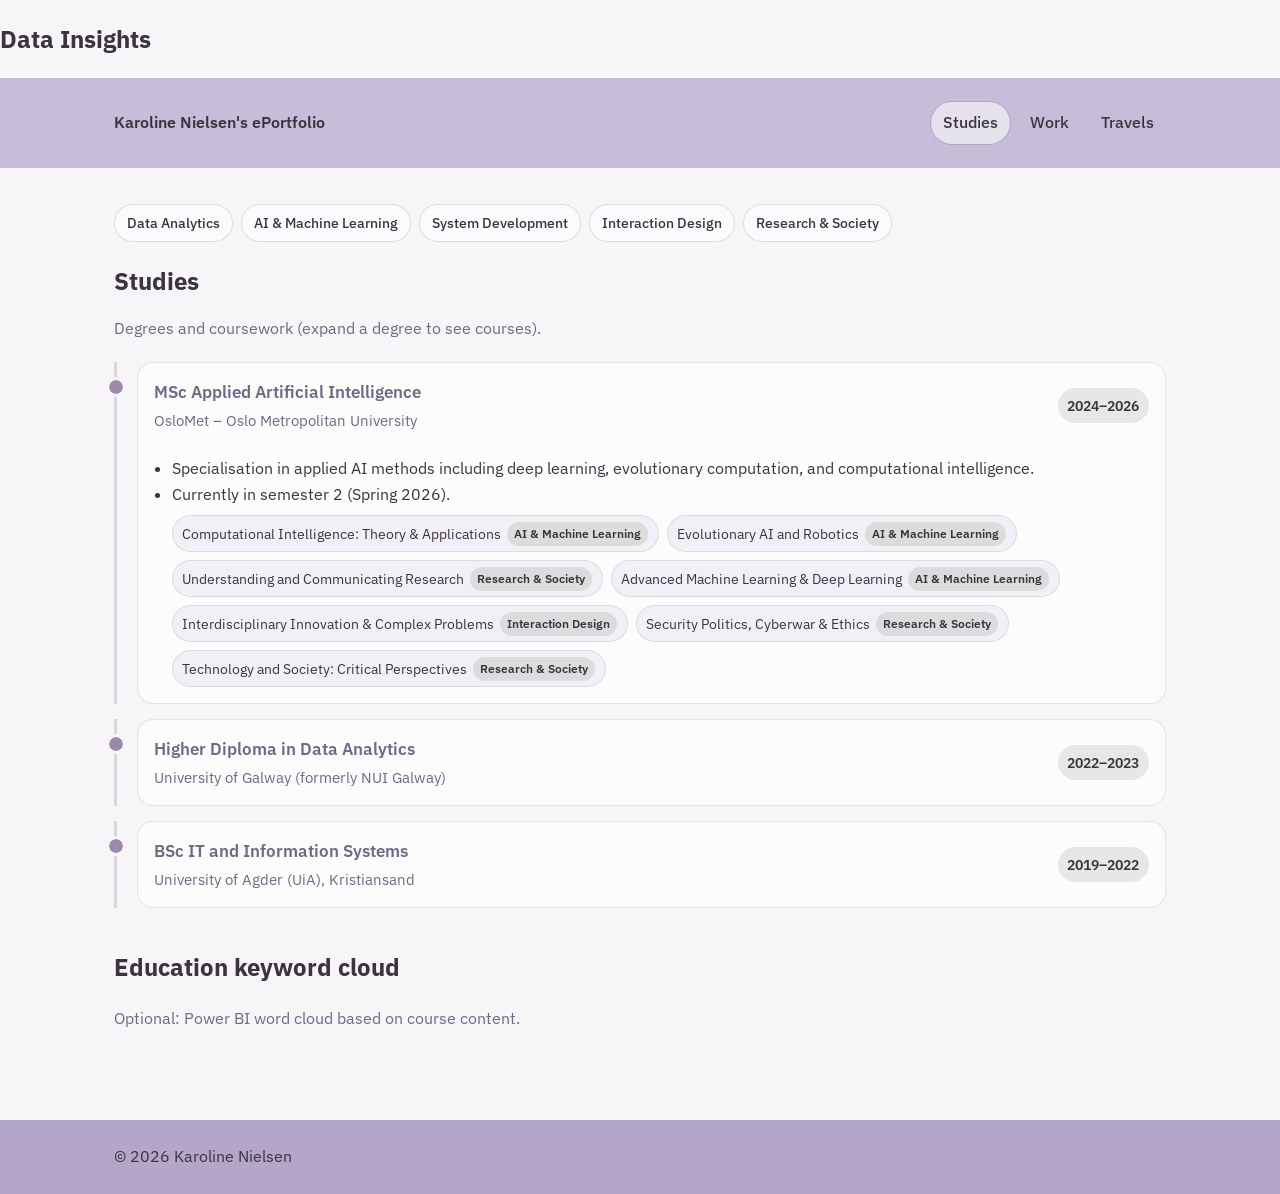
==== index.html @ 0024be2e "Update index.html added filter bar" ====
<!DOCTYPE html>
<html lang="en">
<head>
  <meta charset="utf-8" />
  <meta name="viewport" content="width=device-width, initial-scale=1" />
  <title>Karoline N. – ePortfolio</title>

  <link rel="icon" href="/kn-logo-minimal.svg" type="image/svg+xml">
  <link rel="preconnect" href="https://fonts.googleapis.com">
  <link rel="preconnect" href="https://fonts.gstatic.com" crossorigin>
  <link href="https://fonts.googleapis.com/css2?family=IBM+Plex+Sans:wght@300;400;500;600;700&display=swap" rel="stylesheet">
  <link rel="stylesheet" href="/style.css" />
</head>

<body>

  <section>
  <h2>Data Insights</h2>

  <!-- <div class="pbi">
    <iframe
      title="Power BI Report"
      src="https://app.powerbi.com/view?r=REPLACE_WITH_YOUR_PUBLISH_TO_WEB_LINK"
      allowfullscreen="true">
    </iframe> 
  </div> -->
</section>
  
  <header class="site-header">
    <div class="container header-row">
      <div class="brand">Karoline Nielsen's ePortfolio</div>

      <nav class="tabs" aria-label="Sections">
        <a class="tab" href="#studies" data-section="studies">Studies</a>
        <a class="tab" href="#work" data-section="work">Work</a>
        <a class="tab" href="#travels" data-section="travels">Travels</a>
      </nav>
    </div>
  </header>


  <main class="container">
    <div id="filter-bar"></div>
    <section class="panel" id="studies" data-panel>
      <h1>Studies</h1>
      <p class="muted">Degrees and coursework (expand a degree to see courses).</p>
      
      <div id="studies-timeline" class="timeline" aria-label="Studies timeline"></div>
      
      <section class="insight">
        <h2>Education keyword cloud</h2>
        <p class="muted">Optional: Power BI word cloud based on course content.</p>
      
        <!-- Placeholder (Power BI public embed or image fallback)
        <div class="pbi" aria-label="Word cloud embed">
          <iframe
            title="Course content word cloud"
            src=""
            allowfullscreen="true">
          </iframe>
        </div>  -->
      
        <!-- If you cannot embed Power BI publicly, use an image instead:
        <img class="insight-img" src="/images/wordcloud.png" alt="Word cloud of course content">
        -->
      </section>
    </section>

    <section class="panel" id="work" data-panel hidden>
      <h1>Work</h1>
      <p class="muted">Selected roles and responsibilities.</p>
      <div id="work-timeline" class="timeline" aria-label="Work experience timeline"></div>
    </section>

    <section class="panel" id="travels" data-panel hidden>
      <h1>Travels</h1>
      <p>Places, projects, and stories (maps/photos optional).</p>
    </section>
  </main>

  <footer class="site-footer">
    <div class="container">© 2026 Karoline Nielsen</div>
  </footer>

  <script src="/app.js"></script>
</body>
</html>
---- style.css ----
:root {
  --color-bg: #F7F5F8;
  --color-primary: #C6BDD8;
  --color-secondary: #B3A6C9;
  --color-accent: #9C8AAE;
  --color-text: #3A3440;
  --color-text-secondary: #6F6887;

  --font-sans: "IBM Plex Sans", system-ui, -apple-system, BlinkMacSystemFont, sans-serif;
}

* { box-sizing: border-box; }

body {
  margin: 0;
  font-family: var(--font-sans);
  background: var(--color-bg);
  color: var(--color-text);
  line-height: 1.6;
}

.container {
  max-width: 1100px;
  margin: 0 auto;
  padding: 1.5rem;
}

.site-header {
  background: var(--color-primary);
}

.header-row {
  display: flex;
  gap: 1rem;
  align-items: center;
  justify-content: space-between;
}

.brand {
  font-weight: 600;
}

.tabs {
  display: flex;
  gap: 0.5rem;
  flex-wrap: wrap;
}

.tab {
  text-decoration: none;
  color: var(--color-text);
  padding: 0.5rem 0.75rem;
  border-radius: 999px;
  font-weight: 500;
}

.tab[aria-current="page"] {
  background: rgba(255,255,255,0.55);
  outline: 1px solid rgba(58,52,64,0.15);
}

.panel h1 {
  margin-top: 0.5rem;
  margin-bottom: 0.5rem;
}

.panel p {
  color: var(--color-text-secondary);
  max-width: 70ch;
}

.site-footer {
  margin-top: 3rem;
  background: var(--color-secondary);
}

/* Timeline */
.timeline {
  margin-top: 1.25rem;
  display: grid;
  gap: 0.9rem;
}

.timeline-item {
  position: relative;
  padding-left: 1.25rem;
  border-left: 3px solid rgba(58, 52, 64, 0.15); /* subtle */
}

.timeline-dot {
  position: absolute;
  left: -8px;
  top: 1.15rem;
  width: 14px;
  height: 14px;
  border-radius: 999px;
  background: var(--color-accent);
  outline: 3px solid var(--color-bg);
}

.timeline-card {
  background: rgba(255, 255, 255, 0.65);
  border: 1px solid rgba(58, 52, 64, 0.12);
  border-radius: 16px;
  overflow: hidden;
}

.timeline-header {
  width: 100%;
  display: grid;
  grid-template-columns: 1fr auto;
  gap: 0.75rem;
  align-items: center;
  padding: 1rem 1rem;
  background: transparent;
  border: 0;
  text-align: left;
  font: inherit;
  cursor: pointer;
}

.timeline-header:hover {
  background: rgba(198, 189, 216, 0.25); /* primary tint */
}

.timeline-title {
  margin: 0;
  font-size: 1.05rem;
  font-weight: 600;
}

.timeline-meta {
  margin: 0.15rem 0 0;
  color: var(--color-text-secondary);
  font-size: 0.95rem;
}

.timeline-dates {
  color: var(--color-text);
  font-weight: 600;
  background: rgba(158, 173, 154, 0.25); /* secondary tint */
  padding: 0.35rem 0.6rem;
  border-radius: 999px;
  white-space: nowrap;
  font-size: 0.9rem;
}

.timeline-body {
  padding: 0 1rem 1rem 1rem;
}

.timeline-body[hidden] {
  display: none;
}

.timeline-body ul {
  margin: 0.5rem 0 0;
  padding-left: 1.1rem;
}

.muted {
  color: var(--color-text-secondary);
}

/* Course “chips” / tags */
.course-list {
  display: flex;
  flex-wrap: wrap;
  gap: 0.5rem;
  margin-top: 0.75rem;
  padding-left: 0;
  list-style: none;
}

.course {
  display: inline-flex;
  align-items: center;
  gap: 0.35rem;
  padding: 0.35rem 0.6rem;
  border-radius: 999px;
  border: 1px solid rgba(58, 52, 64, 0.12);
  background: rgba(198, 189, 216, 0.18);
  color: var(--color-text);
  font-size: 0.9rem;
}

.course .badge {
  display: inline-block;
  padding: 0.12rem 0.45rem;
  border-radius: 999px;
  background: rgba(158, 173, 154, 0.28);
  font-weight: 600;
  font-size: 0.78rem;
}

/* Optional insights section */
.insight {
  margin-top: 2.5rem;
}

/* Responsive embed container (16:9) */
.pbi {
  position: relative;
  width: 100%;
  padding-top: 56.25%; /* 16:9 */
  border-radius: 16px;
  overflow: hidden;
  border: 1px solid rgba(58, 52, 64, 0.12);
  background: rgba(255, 255, 255, 0.65);
}

.pbi iframe {
  position: absolute;
  inset: 0;
  width: 100%;
  height: 100%;
  border: 0;
}

.insight-img {
  max-width: 100%;
  border-radius: 16px;
  border: 1px solid rgba(58, 52, 64, 0.12);
}

/* ── Filter bar ─────────────────────── */
.filter-bar {
  display: flex;
  flex-wrap: wrap;
  gap: 0.5rem;
  padding: 0.75rem 0;
}
.filter-btn {
  padding: 0.4rem 0.75rem;
  border-radius: 999px;
  border: 1px solid rgba(58, 52, 64, 0.15);
  background: rgba(255, 255, 255, 0.5);
  color: var(--color-text);
  font: inherit;
  font-size: 0.9rem;
  font-weight: 500;
  cursor: pointer;
  transition: background 0.2s, border-color 0.2s;
}
.filter-btn:hover {
  background: rgba(198, 189, 216, 0.3);
}
.filter-btn.filter-active {
  background: var(--color-accent);
  color: #fff;
  border-color: var(--color-accent);
}

/* ── Fade effect ───────────────────── */
.timeline-item {
  transition: opacity 0.35s ease;
}
.timeline-item.faded {
  opacity: 0.2;
}
.course {
  transition: opacity 0.35s ease;
}
.course.faded {
  opacity: 0.2;
}
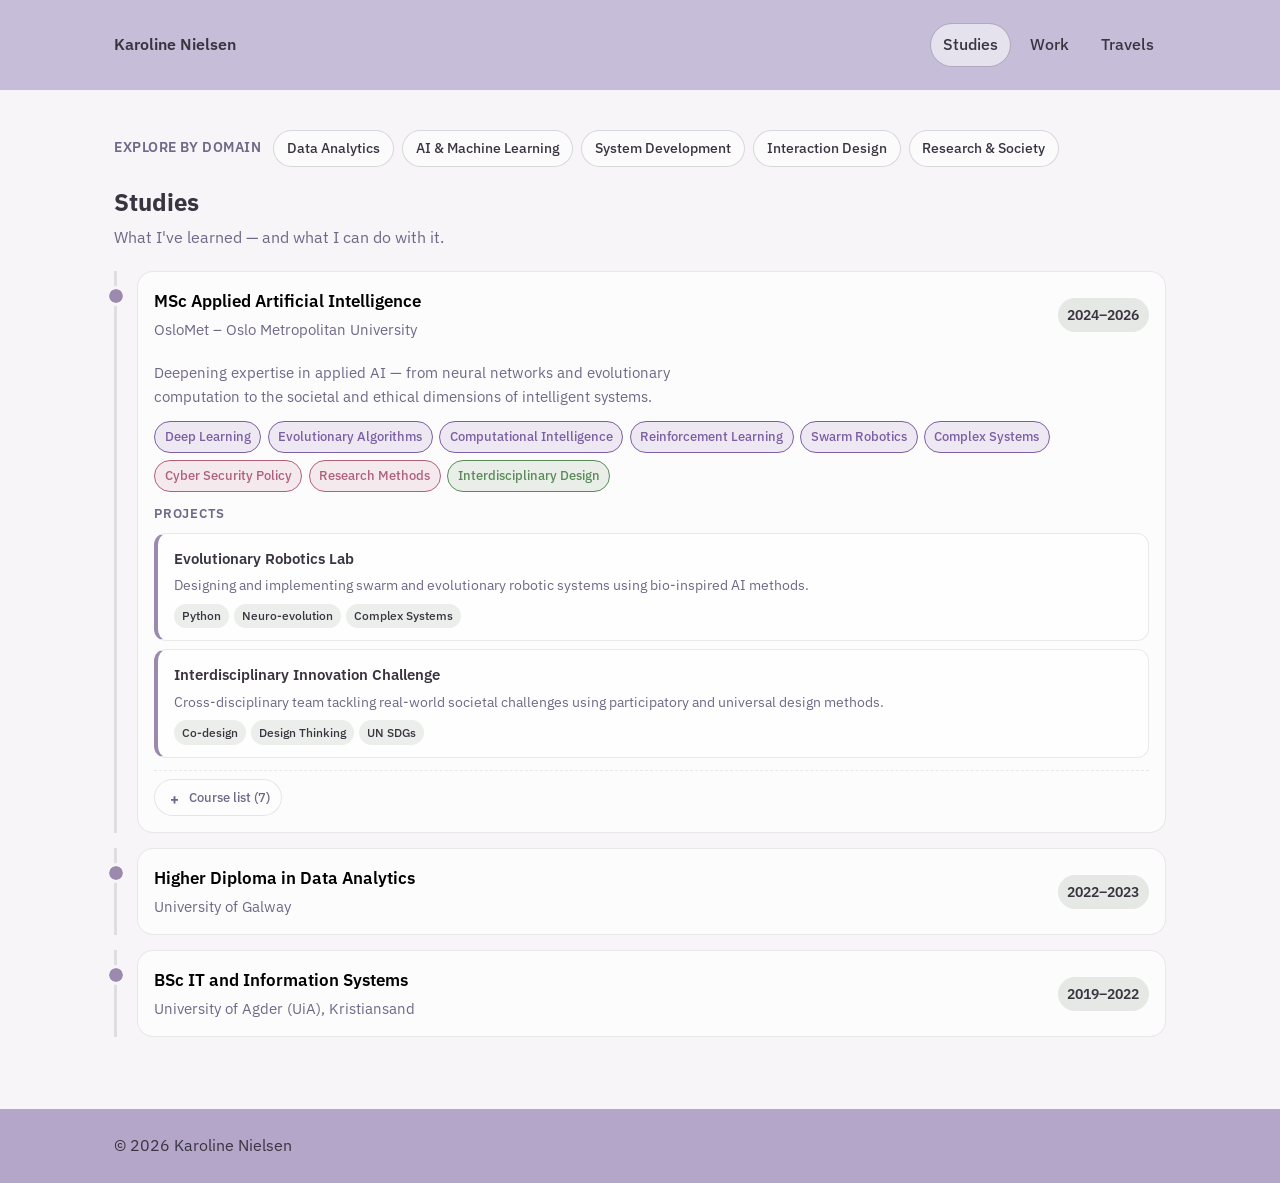
==== commit b386bfb3: "Update index.html fun update" ====
--- a/index.html
+++ b/index.html
@@ -3,33 +3,18 @@
 <head>
   <meta charset="utf-8" />
   <meta name="viewport" content="width=device-width, initial-scale=1" />
-  <title>Karoline N. – ePortfolio</title>
-
+  <title>Karoline Nielsen</title>
   <link rel="icon" href="/kn-logo-minimal.svg" type="image/svg+xml">
   <link rel="preconnect" href="https://fonts.googleapis.com">
   <link rel="preconnect" href="https://fonts.gstatic.com" crossorigin>
   <link href="https://fonts.googleapis.com/css2?family=IBM+Plex+Sans:wght@300;400;500;600;700&display=swap" rel="stylesheet">
   <link rel="stylesheet" href="/style.css" />
 </head>
-
 <body>
 
-  <section>
-  <h2>Data Insights</h2>
-
-  <!-- <div class="pbi">
-    <iframe
-      title="Power BI Report"
-      src="https://app.powerbi.com/view?r=REPLACE_WITH_YOUR_PUBLISH_TO_WEB_LINK"
-      allowfullscreen="true">
-    </iframe> 
-  </div> -->
-</section>
-  
   <header class="site-header">
     <div class="container header-row">
-      <div class="brand">Karoline Nielsen's ePortfolio</div>
-
+      <div class="brand">Karoline Nielsen</div>
       <nav class="tabs" aria-label="Sections">
         <a class="tab" href="#studies" data-section="studies">Studies</a>
         <a class="tab" href="#work" data-section="work">Work</a>
@@ -38,48 +23,29 @@
     </div>
   </header>
 
-
   <main class="container">
     <div id="filter-bar"></div>
+
     <section class="panel" id="studies" data-panel>
       <h1>Studies</h1>
-      <p class="muted">Degrees and coursework (expand a degree to see courses).</p>
-      
+      <p>What I've learned — and what I can do with it.</p>
       <div id="studies-timeline" class="timeline" aria-label="Studies timeline"></div>
-      
-      <section class="insight">
-        <h2>Education keyword cloud</h2>
-        <p class="muted">Optional: Power BI word cloud based on course content.</p>
-      
-        <!-- Placeholder (Power BI public embed or image fallback)
-        <div class="pbi" aria-label="Word cloud embed">
-          <iframe
-            title="Course content word cloud"
-            src=""
-            allowfullscreen="true">
-          </iframe>
-        </div>  -->
-      
-        <!-- If you cannot embed Power BI publicly, use an image instead:
-        <img class="insight-img" src="/images/wordcloud.png" alt="Word cloud of course content">
-        -->
-      </section>
     </section>
 
     <section class="panel" id="work" data-panel hidden>
       <h1>Work</h1>
-      <p class="muted">Selected roles and responsibilities.</p>
+      <p>Where I've applied my skills — and what I've built.</p>
       <div id="work-timeline" class="timeline" aria-label="Work experience timeline"></div>
     </section>
 
     <section class="panel" id="travels" data-panel hidden>
       <h1>Travels</h1>
-      <p>Places, projects, and stories (maps/photos optional).</p>
+      <p>Places, projects, and stories (coming soon).</p>
     </section>
   </main>
 
   <footer class="site-footer">
-    <div class="container">© 2026 Karoline Nielsen</div>
+    <div class="container">&copy; 2026 Karoline Nielsen</div>
   </footer>
 
   <script src="/app.js"></script>
--- a/style.css
+++ b/style.css
@@ -5,7 +5,6 @@
   --color-accent: #9C8AAE;
   --color-text: #3A3440;
   --color-text-secondary: #6F6887;
-
   --font-sans: "IBM Plex Sans", system-ui, -apple-system, BlinkMacSystemFont, sans-serif;
 }
 
@@ -25,66 +24,137 @@
   padding: 1.5rem;
 }
 
+
+/* ── Header ────────────────────────── */
+
 .site-header {
   background: var(--color-primary);
 }
-
 .header-row {
   display: flex;
   gap: 1rem;
   align-items: center;
   justify-content: space-between;
 }
-
 .brand {
   font-weight: 600;
 }
-
 .tabs {
   display: flex;
   gap: 0.5rem;
   flex-wrap: wrap;
 }
-
 .tab {
   text-decoration: none;
   color: var(--color-text);
   padding: 0.5rem 0.75rem;
   border-radius: 999px;
   font-weight: 500;
-}
-
+  transition: background 0.2s, transform 0.15s;
+}
+.tab:hover {
+  transform: translateY(-1px);
+}
 .tab[aria-current="page"] {
   background: rgba(255,255,255,0.55);
   outline: 1px solid rgba(58,52,64,0.15);
 }
 
+
+/* ── Panels ────────────────────────── */
+
 .panel h1 {
   margin-top: 0.5rem;
-  margin-bottom: 0.5rem;
-}
-
-.panel p {
+  margin-bottom: 0.25rem;
+}
+.panel > p {
   color: var(--color-text-secondary);
   max-width: 70ch;
-}
+  margin-top: 0;
+}
+
+
+/* ── Footer ────────────────────────── */
 
 .site-footer {
   margin-top: 3rem;
   background: var(--color-secondary);
 }
 
-/* Timeline */
+
+/* ── Filter bar ────────────────────── */
+
+.filter-bar {
+  display: flex;
+  flex-wrap: wrap;
+  gap: 0.5rem;
+  align-items: center;
+  padding: 1rem 0 0.5rem;
+}
+.filter-label {
+  font-weight: 600;
+  font-size: 0.85rem;
+  color: var(--color-text-secondary);
+  text-transform: uppercase;
+  letter-spacing: 0.04em;
+  margin-right: 0.25rem;
+}
+.filter-btn {
+  padding: 0.4rem 0.8rem;
+  border-radius: 999px;
+  border: 1.5px solid rgba(58, 52, 64, 0.18);
+  background: rgba(255, 255, 255, 0.55);
+  color: var(--color-text);
+  font: inherit;
+  font-size: 0.88rem;
+  font-weight: 500;
+  cursor: pointer;
+  transition: all 0.25s cubic-bezier(0.34, 1.56, 0.64, 1);
+}
+.filter-btn:hover {
+  transform: translateY(-2px) scale(1.03);
+  box-shadow: 0 4px 12px rgba(58, 52, 64, 0.1);
+  background: var(--cat-bg);
+  color: var(--cat-color);
+  border-color: var(--cat-color);
+}
+.filter-btn.filter-active {
+  transform: translateY(-1px);
+  box-shadow: 0 4px 16px rgba(58, 52, 64, 0.12);
+}
+
+
+/* ── Timeline ──────────────────────── */
+
 .timeline {
   margin-top: 1.25rem;
   display: grid;
   gap: 0.9rem;
 }
-
 .timeline-item {
   position: relative;
   padding-left: 1.25rem;
-  border-left: 3px solid rgba(58, 52, 64, 0.15); /* subtle */
+  border-left: 3px solid rgba(58, 52, 64, 0.12);
+  transition: opacity 0.4s ease, transform 0.4s ease;
+}
+.timeline-item.faded {
+  opacity: 0.15;
+  transform: scale(0.985);
+}
+
+/* Staggered entrance */
+@keyframes slideIn {
+  from {
+    opacity: 0;
+    transform: translateY(16px);
+  }
+  to {
+    opacity: 1;
+    transform: translateY(0);
+  }
+}
+.timeline-item.enter {
+  animation: slideIn 0.4s ease both;
 }
 
 .timeline-dot {
@@ -96,13 +166,23 @@
   border-radius: 999px;
   background: var(--color-accent);
   outline: 3px solid var(--color-bg);
+  transition: transform 0.2s ease, background 0.2s ease;
+}
+.timeline-item:hover .timeline-dot {
+  transform: scale(1.3);
+  background: var(--color-text);
 }
 
 .timeline-card {
   background: rgba(255, 255, 255, 0.65);
-  border: 1px solid rgba(58, 52, 64, 0.12);
+  border: 1px solid rgba(58, 52, 64, 0.1);
   border-radius: 16px;
   overflow: hidden;
+  transition: transform 0.25s ease, box-shadow 0.25s ease;
+}
+.timeline-card:hover {
+  transform: translateY(-3px);
+  box-shadow: 0 8px 24px rgba(58, 52, 64, 0.08);
 }
 
 .timeline-header {
@@ -111,16 +191,16 @@
   grid-template-columns: 1fr auto;
   gap: 0.75rem;
   align-items: center;
-  padding: 1rem 1rem;
+  padding: 1rem;
   background: transparent;
   border: 0;
   text-align: left;
   font: inherit;
   cursor: pointer;
-}
-
+  transition: background 0.2s;
+}
 .timeline-header:hover {
-  background: rgba(198, 189, 216, 0.25); /* primary tint */
+  background: rgba(198, 189, 216, 0.2);
 }
 
 .timeline-title {
@@ -128,17 +208,15 @@
   font-size: 1.05rem;
   font-weight: 600;
 }
-
 .timeline-meta {
   margin: 0.15rem 0 0;
   color: var(--color-text-secondary);
   font-size: 0.95rem;
 }
-
 .timeline-dates {
   color: var(--color-text);
   font-weight: 600;
-  background: rgba(158, 173, 154, 0.25); /* secondary tint */
+  background: rgba(158, 173, 154, 0.25);
   padding: 0.35rem 0.6rem;
   border-radius: 999px;
   white-space: nowrap;
@@ -146,69 +224,195 @@
 }
 
 .timeline-body {
-  padding: 0 1rem 1rem 1rem;
-}
-
+  padding: 0 1rem 1rem;
+}
 .timeline-body[hidden] {
   display: none;
 }
 
-.timeline-body ul {
-  margin: 0.5rem 0 0;
-  padding-left: 1.1rem;
-}
-
-.muted {
-  color: var(--color-text-secondary);
-}
-
-/* Course “chips” / tags */
-.course-list {
+
+/* ── Summary line ──────────────────── */
+
+.item-summary {
+  margin: 0.25rem 0 0.75rem;
+  color: var(--color-text-secondary);
+  font-size: 0.95rem;
+  line-height: 1.55;
+  max-width: 65ch;
+}
+
+
+/* ── Skill chips ───────────────────── */
+
+.skills-row {
   display: flex;
   flex-wrap: wrap;
-  gap: 0.5rem;
-  margin-top: 0.75rem;
-  padding-left: 0;
-  list-style: none;
-}
-
-.course {
+  gap: 0.4rem;
+  margin-bottom: 0.75rem;
+}
+.skill-chip {
   display: inline-flex;
   align-items: center;
-  gap: 0.35rem;
-  padding: 0.35rem 0.6rem;
-  border-radius: 999px;
+  padding: 0.3rem 0.6rem;
+  border-radius: 999px;
+  border: 1.5px solid rgba(58, 52, 64, 0.12);
+  font-size: 0.82rem;
+  font-weight: 500;
+  transition: all 0.3s ease;
+  cursor: default;
+}
+.skill-chip:hover {
+  transform: translateY(-2px);
+  box-shadow: 0 3px 10px rgba(0,0,0,0.08);
+}
+.skill-chip.faded {
+  opacity: 0.15;
+}
+.skill-chip.skill-highlight {
+  transform: translateY(-1px) scale(1.05);
+  box-shadow: 0 3px 12px rgba(0,0,0,0.1);
+  font-weight: 600;
+}
+
+
+/* ── Project cards ─────────────────── */
+
+.projects-section {
+  margin-top: 0.5rem;
+}
+.projects-heading {
+  font-size: 0.8rem;
+  font-weight: 600;
+  text-transform: uppercase;
+  letter-spacing: 0.06em;
+  color: var(--color-text-secondary);
+  margin: 0 0 0.5rem;
+}
+
+.project-card {
+  background: rgba(255, 255, 255, 0.6);
+  border: 1px solid rgba(58, 52, 64, 0.1);
+  border-left: 4px solid var(--color-accent);
+  border-radius: 12px;
+  padding: 0.75rem 1rem;
+  margin-bottom: 0.5rem;
+  transition: all 0.35s ease;
+}
+.project-card:hover {
+  border-left-color: var(--color-text);
+  transform: translateX(4px);
+  box-shadow: 0 4px 16px rgba(58, 52, 64, 0.06);
+}
+.project-card.faded {
+  opacity: 0.15;
+}
+
+.project-title {
+  margin: 0;
+  font-weight: 600;
+  font-size: 0.95rem;
+}
+.project-desc {
+  margin: 0.25rem 0 0.5rem;
+  color: var(--color-text-secondary);
+  font-size: 0.9rem;
+  line-height: 1.5;
+}
+
+.project-tools {
+  display: flex;
+  flex-wrap: wrap;
+  gap: 0.3rem;
+}
+.tool-chip {
+  display: inline-block;
+  padding: 0.15rem 0.5rem;
+  border-radius: 999px;
+  background: rgba(158, 173, 154, 0.2);
+  color: var(--color-text);
+  font-size: 0.78rem;
+  font-weight: 500;
+}
+
+
+/* ── Course list toggle ────────────── */
+
+.courses-toggle-section {
+  margin-top: 0.75rem;
+  padding-top: 0.5rem;
+  border-top: 1px dashed rgba(58, 52, 64, 0.1);
+}
+.courses-toggle-btn {
+  display: inline-flex;
+  align-items: center;
+  gap: 0.4rem;
+  padding: 0.35rem 0.7rem;
   border: 1px solid rgba(58, 52, 64, 0.12);
-  background: rgba(198, 189, 216, 0.18);
-  color: var(--color-text);
-  font-size: 0.9rem;
-}
-
-.course .badge {
-  display: inline-block;
-  padding: 0.12rem 0.45rem;
-  border-radius: 999px;
-  background: rgba(158, 173, 154, 0.28);
-  font-weight: 600;
-  font-size: 0.78rem;
-}
-
-/* Optional insights section */
+  border-radius: 999px;
+  background: rgba(255, 255, 255, 0.4);
+  color: var(--color-text-secondary);
+  font: inherit;
+  font-size: 0.82rem;
+  font-weight: 500;
+  cursor: pointer;
+  transition: all 0.2s ease;
+}
+.courses-toggle-btn:hover {
+  background: rgba(198, 189, 216, 0.2);
+  color: var(--color-text);
+  transform: translateY(-1px);
+}
+.courses-toggle-icon {
+  font-weight: 700;
+  font-size: 0.95rem;
+  width: 1rem;
+  text-align: center;
+}
+
+.courses-hidden-list {
+  margin: 0.5rem 0 0;
+  padding-left: 1.25rem;
+  list-style: none;
+}
+.courses-hidden-list li {
+  position: relative;
+  padding: 0.2rem 0;
+  font-size: 0.88rem;
+  color: var(--color-text-secondary);
+}
+.courses-hidden-list li::before {
+  content: "·";
+  position: absolute;
+  left: -0.9rem;
+  color: var(--color-accent);
+  font-weight: 700;
+}
+.courses-hidden-list[hidden] {
+  display: none;
+}
+
+
+/* ── Utility ───────────────────────── */
+
+.muted {
+  color: var(--color-text-secondary);
+}
+
+
+/* ── Insights / Embeds ─────────────── */
+
 .insight {
   margin-top: 2.5rem;
 }
-
-/* Responsive embed container (16:9) */
 .pbi {
   position: relative;
   width: 100%;
-  padding-top: 56.25%; /* 16:9 */
+  padding-top: 56.25%;
   border-radius: 16px;
   overflow: hidden;
   border: 1px solid rgba(58, 52, 64, 0.12);
   background: rgba(255, 255, 255, 0.65);
 }
-
 .pbi iframe {
   position: absolute;
   inset: 0;
@@ -216,51 +420,35 @@
   height: 100%;
   border: 0;
 }
-
 .insight-img {
   max-width: 100%;
   border-radius: 16px;
   border: 1px solid rgba(58, 52, 64, 0.12);
 }
 
-/* ── Filter bar ─────────────────────── */
-.filter-bar {
-  display: flex;
-  flex-wrap: wrap;
-  gap: 0.5rem;
-  padding: 0.75rem 0;
-}
-.filter-btn {
-  padding: 0.4rem 0.75rem;
-  border-radius: 999px;
-  border: 1px solid rgba(58, 52, 64, 0.15);
-  background: rgba(255, 255, 255, 0.5);
-  color: var(--color-text);
-  font: inherit;
-  font-size: 0.9rem;
-  font-weight: 500;
-  cursor: pointer;
-  transition: background 0.2s, border-color 0.2s;
-}
-.filter-btn:hover {
-  background: rgba(198, 189, 216, 0.3);
-}
-.filter-btn.filter-active {
-  background: var(--color-accent);
-  color: #fff;
-  border-color: var(--color-accent);
-}
-
-/* ── Fade effect ───────────────────── */
-.timeline-item {
-  transition: opacity 0.35s ease;
-}
-.timeline-item.faded {
-  opacity: 0.2;
-}
-.course {
-  transition: opacity 0.35s ease;
-}
-.course.faded {
-  opacity: 0.2;
-}
+
+/* ── Responsive tweaks ─────────────── */
+
+@media (max-width: 600px) {
+  .filter-bar {
+    gap: 0.35rem;
+  }
+  .filter-label {
+    width: 100%;
+    margin-bottom: 0.15rem;
+  }
+  .filter-btn {
+    font-size: 0.82rem;
+    padding: 0.35rem 0.65rem;
+  }
+  .timeline-header {
+    grid-template-columns: 1fr;
+    gap: 0.35rem;
+  }
+  .timeline-dates {
+    justify-self: start;
+  }
+  .project-card:hover {
+    transform: none;
+  }
+}
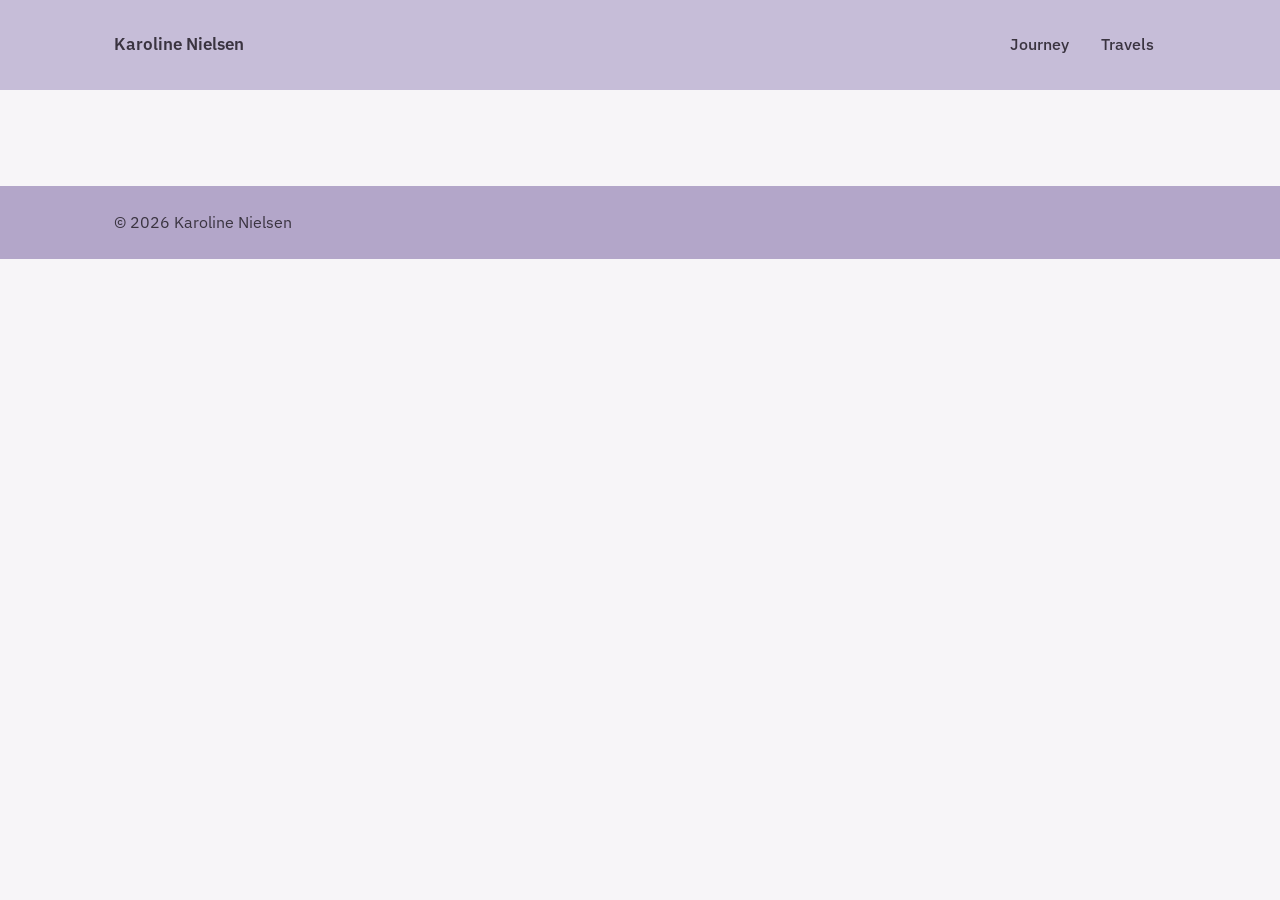
==== commit cc1f864c: "timeline approach" ====
--- a/index.html
+++ b/index.html
@@ -16,32 +16,27 @@
     <div class="container header-row">
       <div class="brand">Karoline Nielsen</div>
       <nav class="tabs" aria-label="Sections">
-        <a class="tab" href="#studies" data-section="studies">Studies</a>
-        <a class="tab" href="#work" data-section="work">Work</a>
+        <a class="tab" href="#journey" data-section="journey">Journey</a>
         <a class="tab" href="#travels" data-section="travels">Travels</a>
       </nav>
     </div>
   </header>
 
   <main class="container">
-    <div id="filter-bar"></div>
 
-    <section class="panel" id="studies" data-panel>
-      <h1>Studies</h1>
-      <p>What I've learned — and what I can do with it.</p>
-      <div id="studies-timeline" class="timeline" aria-label="Studies timeline"></div>
-    </section>
+    <section class="panel" id="journey" data-panel>
+      <h1 id="journey-title">My Journey</h1>
+      <p class="journey-subtitle">From curiosity to code — how studies, work, and life connect. Pick a domain to follow that thread, or scroll through the whole story.</p>
 
-    <section class="panel" id="work" data-panel hidden>
-      <h1>Work</h1>
-      <p>Where I've applied my skills — and what I've built.</p>
-      <div id="work-timeline" class="timeline" aria-label="Work experience timeline"></div>
+      <div id="domain-bar"></div>
+      <div id="journey-timeline" class="journey-track"></div>
     </section>
 
     <section class="panel" id="travels" data-panel hidden>
       <h1>Travels</h1>
       <p>Places, projects, and stories (coming soon).</p>
     </section>
+
   </main>
 
   <footer class="site-footer">
--- a/style.css
+++ b/style.css
@@ -7,448 +7,266 @@
   --color-text-secondary: #6F6887;
   --font-sans: "IBM Plex Sans", system-ui, -apple-system, BlinkMacSystemFont, sans-serif;
 }
-
 * { box-sizing: border-box; }
-
 body {
-  margin: 0;
-  font-family: var(--font-sans);
-  background: var(--color-bg);
-  color: var(--color-text);
-  line-height: 1.6;
-}
-
-.container {
-  max-width: 1100px;
-  margin: 0 auto;
-  padding: 1.5rem;
-}
-
+  margin: 0; font-family: var(--font-sans);
+  background: var(--color-bg); color: var(--color-text); line-height: 1.6;
+}
+.container { max-width: 1100px; margin: 0 auto; padding: 1.5rem; }
 
 /* ── Header ────────────────────────── */
-
-.site-header {
-  background: var(--color-primary);
-}
-.header-row {
-  display: flex;
-  gap: 1rem;
-  align-items: center;
-  justify-content: space-between;
-}
-.brand {
-  font-weight: 600;
-}
-.tabs {
-  display: flex;
-  gap: 0.5rem;
-  flex-wrap: wrap;
-}
+.site-header { background: var(--color-primary); }
+.header-row { display: flex; gap: 1rem; align-items: center; justify-content: space-between; }
+.brand { font-weight: 600; font-size: 1.05rem; }
+.tabs { display: flex; gap: 0.5rem; flex-wrap: wrap; }
 .tab {
-  text-decoration: none;
-  color: var(--color-text);
-  padding: 0.5rem 0.75rem;
-  border-radius: 999px;
-  font-weight: 500;
+  text-decoration: none; color: var(--color-text);
+  padding: 0.5rem 0.75rem; border-radius: 999px; font-weight: 500;
   transition: background 0.2s, transform 0.15s;
 }
-.tab:hover {
-  transform: translateY(-1px);
-}
+.tab:hover { transform: translateY(-1px); }
 .tab[aria-current="page"] {
   background: rgba(255,255,255,0.55);
   outline: 1px solid rgba(58,52,64,0.15);
 }
 
-
-/* ── Panels ────────────────────────── */
-
-.panel h1 {
-  margin-top: 0.5rem;
-  margin-bottom: 0.25rem;
-}
-.panel > p {
-  color: var(--color-text-secondary);
-  max-width: 70ch;
-  margin-top: 0;
-}
-
-
-/* ── Footer ────────────────────────── */
-
-.site-footer {
-  margin-top: 3rem;
-  background: var(--color-secondary);
-}
-
-
-/* ── Filter bar ────────────────────── */
-
-.filter-bar {
-  display: flex;
-  flex-wrap: wrap;
-  gap: 0.5rem;
-  align-items: center;
+/* ── Journey title ─────────────────── */
+#journey-title {
+  font-size: 1.6rem; font-weight: 700; margin: 0.25rem 0 0;
+  transition: color 0.3s;
+}
+.journey-subtitle { color: var(--color-text-secondary); margin: 0.15rem 0 0; max-width: 60ch; }
+
+/* ── Domain filter bar ─────────────── */
+.domain-bar {
+  display: flex; flex-wrap: wrap; gap: 0.5rem; align-items: center;
   padding: 1rem 0 0.5rem;
 }
-.filter-label {
-  font-weight: 600;
-  font-size: 0.85rem;
-  color: var(--color-text-secondary);
-  text-transform: uppercase;
-  letter-spacing: 0.04em;
-  margin-right: 0.25rem;
-}
-.filter-btn {
-  padding: 0.4rem 0.8rem;
-  border-radius: 999px;
-  border: 1.5px solid rgba(58, 52, 64, 0.18);
-  background: rgba(255, 255, 255, 0.55);
-  color: var(--color-text);
-  font: inherit;
-  font-size: 0.88rem;
-  font-weight: 500;
-  cursor: pointer;
-  transition: all 0.25s cubic-bezier(0.34, 1.56, 0.64, 1);
-}
-.filter-btn:hover {
+.domain-label {
+  font-weight: 600; font-size: 0.82rem; color: var(--color-text-secondary);
+  text-transform: uppercase; letter-spacing: 0.05em; margin-right: 0.25rem;
+}
+.domain-btn {
+  display: inline-flex; align-items: center; gap: 0.3rem;
+  padding: 0.4rem 0.8rem; border-radius: 999px;
+  border: 1.5px solid rgba(58,52,64,0.18);
+  background: rgba(255,255,255,0.55); color: var(--color-text);
+  font: inherit; font-size: 0.88rem; font-weight: 500; cursor: pointer;
+  transition: all 0.25s cubic-bezier(0.34,1.56,0.64,1);
+}
+.domain-btn:hover {
   transform: translateY(-2px) scale(1.03);
-  box-shadow: 0 4px 12px rgba(58, 52, 64, 0.1);
-  background: var(--cat-bg);
-  color: var(--cat-color);
-  border-color: var(--cat-color);
-}
-.filter-btn.filter-active {
+  box-shadow: 0 4px 12px rgba(58,52,64,0.1);
+  background: var(--d-bg); color: var(--d-color); border-color: var(--d-color);
+}
+.domain-btn.domain-active {
   transform: translateY(-1px);
-  box-shadow: 0 4px 16px rgba(58, 52, 64, 0.12);
-}
-
-
-/* ── Timeline ──────────────────────── */
-
-.timeline {
-  margin-top: 1.25rem;
-  display: grid;
-  gap: 0.9rem;
-}
-.timeline-item {
-  position: relative;
-  padding-left: 1.25rem;
-  border-left: 3px solid rgba(58, 52, 64, 0.12);
+  box-shadow: 0 4px 16px rgba(58,52,64,0.12);
+}
+.domain-icon { font-size: 1rem; }
+
+/* ── Journey layout ────────────────── */
+.journey-track { padding: 1rem 0 2rem; }
+
+/* ── Stop ──────────────────────────── */
+.stop {
+  display: grid; grid-template-columns: 48px 1fr; gap: 0;
   transition: opacity 0.4s ease, transform 0.4s ease;
 }
-.timeline-item.faded {
-  opacity: 0.15;
-  transform: scale(0.985);
-}
-
-/* Staggered entrance */
-@keyframes slideIn {
-  from {
-    opacity: 0;
-    transform: translateY(16px);
-  }
-  to {
-    opacity: 1;
-    transform: translateY(0);
-  }
-}
-.timeline-item.enter {
-  animation: slideIn 0.4s ease both;
-}
-
-.timeline-dot {
-  position: absolute;
-  left: -8px;
-  top: 1.15rem;
-  width: 14px;
-  height: 14px;
-  border-radius: 999px;
-  background: var(--color-accent);
-  outline: 3px solid var(--color-bg);
-  transition: transform 0.2s ease, background 0.2s ease;
-}
-.timeline-item:hover .timeline-dot {
-  transform: scale(1.3);
-  background: var(--color-text);
-}
-
-.timeline-card {
-  background: rgba(255, 255, 255, 0.65);
-  border: 1px solid rgba(58, 52, 64, 0.1);
-  border-radius: 16px;
-  overflow: hidden;
+.stop.faded { opacity: 0.12; transform: scale(0.985); }
+
+/* Track column */
+.stop-track {
+  display: flex; flex-direction: column; align-items: center;
+}
+.stop-marker {
+  width: 40px; height: 40px; border-radius: 50%;
+  display: flex; align-items: center; justify-content: center;
+  font-size: 1.1rem; flex-shrink: 0;
   transition: transform 0.25s ease, box-shadow 0.25s ease;
-}
-.timeline-card:hover {
+  position: relative; z-index: 1;
+}
+.stop:hover .stop-marker { transform: scale(1.15); }
+
+.stop-marker.life { background: rgba(58,52,64,0.08); }
+.stop-marker.study { background: rgba(124,94,163,0.15); box-shadow: 0 0 0 3px rgba(124,94,163,0.08); }
+.stop-marker.work { background: rgba(196,127,53,0.15); box-shadow: 0 0 0 3px rgba(196,127,53,0.08); }
+.stop-marker.now {
+  background: linear-gradient(135deg, var(--color-primary), var(--color-accent));
+  box-shadow: 0 0 0 4px rgba(156,138,174,0.2);
+}
+.stop-icon { line-height: 1; }
+
+.stop-line {
+  width: 3px; flex: 1; min-height: 12px;
+  background: linear-gradient(180deg, rgba(58,52,64,0.12), rgba(58,52,64,0.06));
+}
+
+/* Content column */
+.stop-content { padding: 0.15rem 0 1.25rem 0.75rem; }
+
+.stop-head {
+  background: rgba(255,255,255,0.6);
+  border: 1px solid rgba(58,52,64,0.08);
+  border-radius: 16px; padding: 1rem 1.15rem;
+  transition: transform 0.25s ease, box-shadow 0.25s ease, background 0.2s;
+}
+.stop-head.expandable { cursor: pointer; }
+.stop-head.expandable:hover {
   transform: translateY(-3px);
-  box-shadow: 0 8px 24px rgba(58, 52, 64, 0.08);
-}
-
-.timeline-header {
-  width: 100%;
-  display: grid;
-  grid-template-columns: 1fr auto;
-  gap: 0.75rem;
-  align-items: center;
-  padding: 1rem;
-  background: transparent;
-  border: 0;
-  text-align: left;
-  font: inherit;
-  cursor: pointer;
-  transition: background 0.2s;
-}
-.timeline-header:hover {
-  background: rgba(198, 189, 216, 0.2);
-}
-
-.timeline-title {
-  margin: 0;
-  font-size: 1.05rem;
-  font-weight: 600;
-}
-.timeline-meta {
-  margin: 0.15rem 0 0;
-  color: var(--color-text-secondary);
-  font-size: 0.95rem;
-}
-.timeline-dates {
-  color: var(--color-text);
-  font-weight: 600;
-  background: rgba(158, 173, 154, 0.25);
-  padding: 0.35rem 0.6rem;
-  border-radius: 999px;
-  white-space: nowrap;
-  font-size: 0.9rem;
-}
-
-.timeline-body {
-  padding: 0 1rem 1rem;
-}
-.timeline-body[hidden] {
-  display: none;
-}
-
-
-/* ── Summary line ──────────────────── */
-
-.item-summary {
-  margin: 0.25rem 0 0.75rem;
-  color: var(--color-text-secondary);
-  font-size: 0.95rem;
-  line-height: 1.55;
-  max-width: 65ch;
+  box-shadow: 0 8px 24px rgba(58,52,64,0.07);
+  background: rgba(255,255,255,0.85);
+}
+.stop-head[aria-expanded="true"] {
+  border-bottom-left-radius: 0; border-bottom-right-radius: 0;
+  border-bottom-color: transparent;
+}
+
+.stop-head-top { display: flex; align-items: center; gap: 0.5rem; margin-bottom: 0.35rem; }
+.stop-type-badge {
+  font-size: 0.72rem; font-weight: 600; text-transform: uppercase; letter-spacing: 0.06em;
+  padding: 0.2rem 0.55rem; border-radius: 999px;
+}
+.stop-type-badge.life { background: rgba(58,52,64,0.07); color: var(--color-text-secondary); }
+.stop-type-badge.study { background: rgba(124,94,163,0.12); color: #7c5ea3; }
+.stop-type-badge.work { background: rgba(196,127,53,0.12); color: #c47f35; }
+.stop-type-badge.now { background: var(--color-accent); color: #fff; }
+
+.stop-dates {
+  font-size: 0.82rem; font-weight: 600; color: var(--color-text-secondary);
+  background: rgba(158,173,154,0.2); padding: 0.15rem 0.5rem; border-radius: 999px;
+}
+.stop-title { margin: 0; font-size: 1.1rem; font-weight: 700; }
+.stop-org { margin: 0.1rem 0 0; color: var(--color-text-secondary); font-size: 0.92rem; }
+.stop-summary {
+  margin: 0.5rem 0 0; color: var(--color-text-secondary);
+  font-size: 0.92rem; line-height: 1.55; max-width: 60ch;
+}
+.expand-hint {
+  display: inline-block; margin-top: 0.5rem;
+  font-size: 0.8rem; font-weight: 500; color: var(--color-accent);
+  transition: color 0.2s;
+}
+.stop-head.expandable:hover .expand-hint { color: var(--color-text); }
+
+/* Details panel */
+.stop-details {
+  background: rgba(255,255,255,0.6);
+  border: 1px solid rgba(58,52,64,0.08); border-top: none;
+  border-radius: 0 0 16px 16px;
+  padding: 0.75rem 1.15rem 1rem;
+  margin-left: 0.75rem;
+}
+.stop-details[hidden] { display: none; }
+
+
+/* ── Bridge (narrative) ────────────── */
+.bridge {
+  display: grid; grid-template-columns: 48px 1fr; gap: 0;
+  transition: opacity 0.4s ease;
+}
+.bridge.faded { opacity: 0.08; }
+.bridge-track { display: flex; flex-direction: column; align-items: center; }
+.bridge-line {
+  width: 3px; height: 100%; min-height: 8px;
+  background: rgba(58,52,64,0.06);
+}
+.bridge-text {
+  font-style: italic; color: var(--color-text-secondary);
+  font-size: 0.9rem; line-height: 1.55;
+  padding: 0.6rem 0 0.6rem 0.75rem;
+  max-width: 55ch;
 }
 
 
 /* ── Skill chips ───────────────────── */
-
-.skills-row {
-  display: flex;
-  flex-wrap: wrap;
-  gap: 0.4rem;
-  margin-bottom: 0.75rem;
-}
+.skills-row { display: flex; flex-wrap: wrap; gap: 0.4rem; margin-bottom: 0.75rem; }
 .skill-chip {
-  display: inline-flex;
-  align-items: center;
-  padding: 0.3rem 0.6rem;
-  border-radius: 999px;
-  border: 1.5px solid rgba(58, 52, 64, 0.12);
-  font-size: 0.82rem;
-  font-weight: 500;
-  transition: all 0.3s ease;
-  cursor: default;
-}
-.skill-chip:hover {
-  transform: translateY(-2px);
-  box-shadow: 0 3px 10px rgba(0,0,0,0.08);
-}
-.skill-chip.faded {
-  opacity: 0.15;
-}
-.skill-chip.skill-highlight {
+  display: inline-flex; align-items: center;
+  padding: 0.3rem 0.6rem; border-radius: 999px;
+  border: 1.5px solid rgba(58,52,64,0.12);
+  font-size: 0.82rem; font-weight: 500;
+  transition: all 0.3s ease; cursor: default;
+}
+.skill-chip:hover { transform: translateY(-2px); box-shadow: 0 3px 10px rgba(0,0,0,0.08); }
+.skill-chip.faded { opacity: 0.15; }
+.skill-chip.skill-glow {
   transform: translateY(-1px) scale(1.05);
   box-shadow: 0 3px 12px rgba(0,0,0,0.1);
   font-weight: 600;
 }
 
-
 /* ── Project cards ─────────────────── */
-
-.projects-section {
-  margin-top: 0.5rem;
-}
-.projects-heading {
-  font-size: 0.8rem;
-  font-weight: 600;
-  text-transform: uppercase;
-  letter-spacing: 0.06em;
-  color: var(--color-text-secondary);
-  margin: 0 0 0.5rem;
-}
-
+.projects-area { margin-top: 0.5rem; }
+.section-label {
+  font-size: 0.78rem; font-weight: 600; text-transform: uppercase;
+  letter-spacing: 0.06em; color: var(--color-text-secondary); margin: 0 0 0.5rem;
+}
 .project-card {
-  background: rgba(255, 255, 255, 0.6);
-  border: 1px solid rgba(58, 52, 64, 0.1);
+  background: rgba(255,255,255,0.55);
+  border: 1px solid rgba(58,52,64,0.08);
   border-left: 4px solid var(--color-accent);
-  border-radius: 12px;
-  padding: 0.75rem 1rem;
-  margin-bottom: 0.5rem;
-  transition: all 0.35s ease;
+  border-radius: 12px; padding: 0.75rem 1rem; margin-bottom: 0.5rem;
+  transition: all 0.3s ease;
 }
 .project-card:hover {
   border-left-color: var(--color-text);
   transform: translateX(4px);
-  box-shadow: 0 4px 16px rgba(58, 52, 64, 0.06);
-}
-.project-card.faded {
-  opacity: 0.15;
-}
-
-.project-title {
-  margin: 0;
-  font-weight: 600;
-  font-size: 0.95rem;
-}
-.project-desc {
-  margin: 0.25rem 0 0.5rem;
-  color: var(--color-text-secondary);
-  font-size: 0.9rem;
-  line-height: 1.5;
-}
-
-.project-tools {
-  display: flex;
-  flex-wrap: wrap;
-  gap: 0.3rem;
-}
+  box-shadow: 0 4px 16px rgba(58,52,64,0.06);
+}
+.project-title { margin: 0; font-weight: 600; font-size: 0.95rem; }
+.project-desc { margin: 0.25rem 0 0.5rem; color: var(--color-text-secondary); font-size: 0.88rem; line-height: 1.5; }
+.project-tools { display: flex; flex-wrap: wrap; gap: 0.3rem; }
 .tool-chip {
-  display: inline-block;
-  padding: 0.15rem 0.5rem;
-  border-radius: 999px;
-  background: rgba(158, 173, 154, 0.2);
-  color: var(--color-text);
-  font-size: 0.78rem;
-  font-weight: 500;
-}
-
-
-/* ── Course list toggle ────────────── */
-
-.courses-toggle-section {
-  margin-top: 0.75rem;
-  padding-top: 0.5rem;
-  border-top: 1px dashed rgba(58, 52, 64, 0.1);
-}
-.courses-toggle-btn {
-  display: inline-flex;
-  align-items: center;
-  gap: 0.4rem;
-  padding: 0.35rem 0.7rem;
-  border: 1px solid rgba(58, 52, 64, 0.12);
-  border-radius: 999px;
-  background: rgba(255, 255, 255, 0.4);
-  color: var(--color-text-secondary);
-  font: inherit;
-  font-size: 0.82rem;
-  font-weight: 500;
-  cursor: pointer;
+  display: inline-block; padding: 0.15rem 0.5rem; border-radius: 999px;
+  background: rgba(158,173,154,0.2); font-size: 0.78rem; font-weight: 500;
+}
+
+/* ── Course toggle ─────────────────── */
+.courses-section { margin-top: 0.75rem; padding-top: 0.5rem; border-top: 1px dashed rgba(58,52,64,0.1); }
+.courses-btn {
+  display: inline-flex; align-items: center; gap: 0.35rem;
+  padding: 0.3rem 0.65rem; border: 1px solid rgba(58,52,64,0.12); border-radius: 999px;
+  background: rgba(255,255,255,0.4); color: var(--color-text-secondary);
+  font: inherit; font-size: 0.8rem; font-weight: 500; cursor: pointer;
   transition: all 0.2s ease;
 }
-.courses-toggle-btn:hover {
-  background: rgba(198, 189, 216, 0.2);
-  color: var(--color-text);
-  transform: translateY(-1px);
-}
-.courses-toggle-icon {
-  font-weight: 700;
-  font-size: 0.95rem;
-  width: 1rem;
-  text-align: center;
-}
-
-.courses-hidden-list {
-  margin: 0.5rem 0 0;
-  padding-left: 1.25rem;
-  list-style: none;
-}
-.courses-hidden-list li {
-  position: relative;
-  padding: 0.2rem 0;
-  font-size: 0.88rem;
-  color: var(--color-text-secondary);
-}
-.courses-hidden-list li::before {
-  content: "·";
-  position: absolute;
-  left: -0.9rem;
-  color: var(--color-accent);
-  font-weight: 700;
-}
-.courses-hidden-list[hidden] {
-  display: none;
-}
-
-
-/* ── Utility ───────────────────────── */
-
-.muted {
-  color: var(--color-text-secondary);
-}
-
-
-/* ── Insights / Embeds ─────────────── */
-
-.insight {
-  margin-top: 2.5rem;
-}
-.pbi {
-  position: relative;
-  width: 100%;
-  padding-top: 56.25%;
-  border-radius: 16px;
-  overflow: hidden;
-  border: 1px solid rgba(58, 52, 64, 0.12);
-  background: rgba(255, 255, 255, 0.65);
-}
-.pbi iframe {
-  position: absolute;
-  inset: 0;
-  width: 100%;
-  height: 100%;
-  border: 0;
-}
-.insight-img {
-  max-width: 100%;
-  border-radius: 16px;
-  border: 1px solid rgba(58, 52, 64, 0.12);
-}
-
-
-/* ── Responsive tweaks ─────────────── */
-
+.courses-btn:hover { background: rgba(198,189,216,0.2); color: var(--color-text); transform: translateY(-1px); }
+.courses-icon { font-weight: 700; font-size: 0.95rem; width: 1rem; text-align: center; }
+.courses-list {
+  margin: 0.5rem 0 0; padding-left: 1.25rem; list-style: none;
+}
+.courses-list li {
+  position: relative; padding: 0.2rem 0; font-size: 0.86rem; color: var(--color-text-secondary);
+}
+.courses-list li::before {
+  content: "\00b7"; position: absolute; left: -0.9rem;
+  color: var(--color-accent); font-weight: 700;
+}
+.courses-list[hidden] { display: none; }
+
+/* ── Entrance animation ────────────── */
+@keyframes slideIn {
+  from { opacity: 0; transform: translateY(18px); }
+  to { opacity: 1; transform: translateY(0); }
+}
+.stop.enter, .bridge.enter { animation: slideIn 0.45s ease both; }
+
+/* ── Footer ────────────────────────── */
+.site-footer { margin-top: 3rem; background: var(--color-secondary); }
+
+/* ── Travels placeholder ───────────── */
+.panel > p { color: var(--color-text-secondary); max-width: 70ch; }
+
+/* ── Responsive ────────────────────── */
 @media (max-width: 600px) {
-  .filter-bar {
-    gap: 0.35rem;
-  }
-  .filter-label {
-    width: 100%;
-    margin-bottom: 0.15rem;
-  }
-  .filter-btn {
-    font-size: 0.82rem;
-    padding: 0.35rem 0.65rem;
-  }
-  .timeline-header {
-    grid-template-columns: 1fr;
-    gap: 0.35rem;
-  }
-  .timeline-dates {
-    justify-self: start;
-  }
-  .project-card:hover {
-    transform: none;
-  }
-}
+  .domain-bar { gap: 0.35rem; }
+  .domain-label { width: 100%; margin-bottom: 0.15rem; }
+  .domain-btn { font-size: 0.82rem; padding: 0.35rem 0.65rem; }
+  .stop { grid-template-columns: 36px 1fr; }
+  .stop-marker { width: 32px; height: 32px; font-size: 0.9rem; }
+  .bridge { grid-template-columns: 36px 1fr; }
+  .stop-head { padding: 0.75rem 0.9rem; }
+  .project-card:hover { transform: none; }
+  .stop-details { margin-left: 0; }
+}
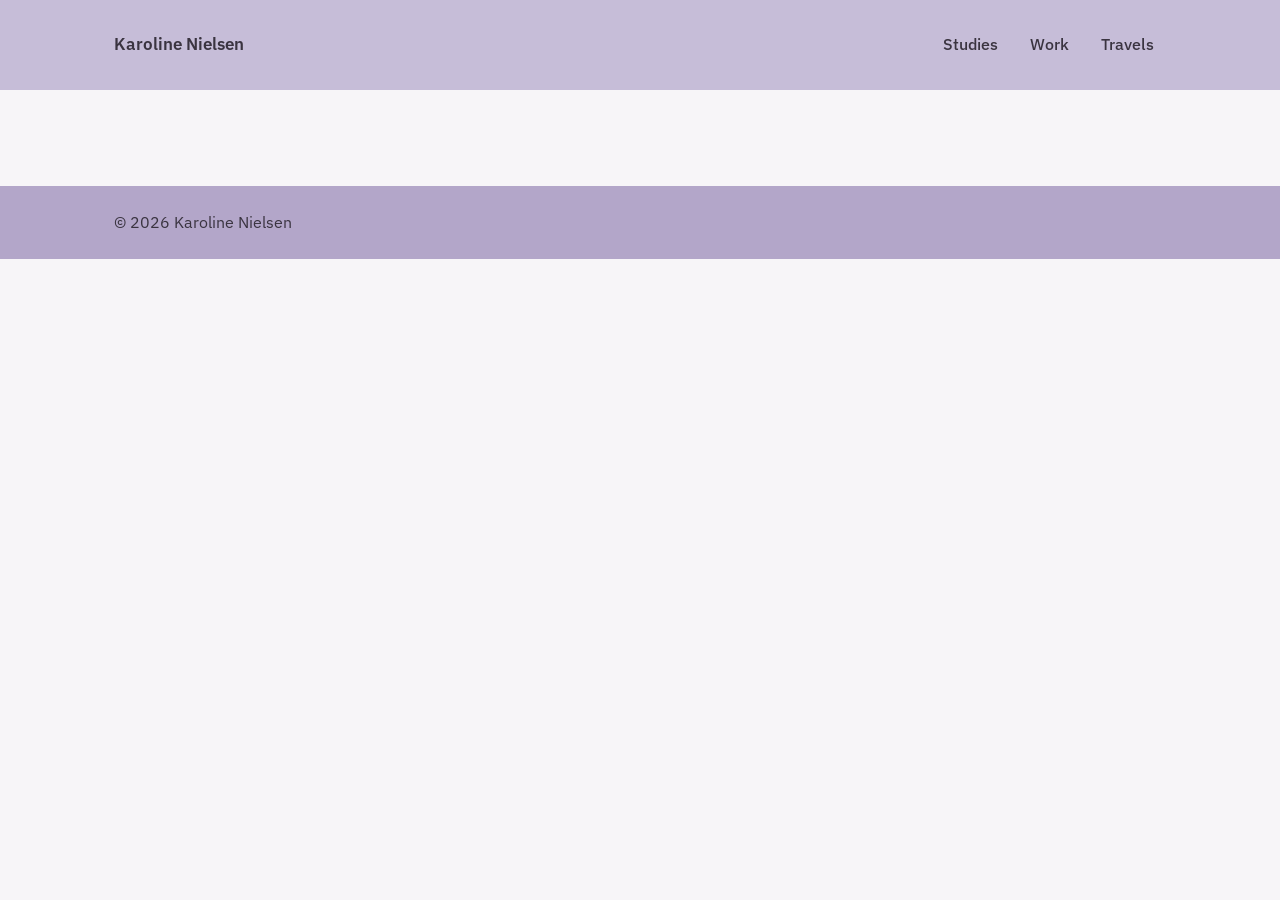
==== commit eff89668: "back to fun version" ====
--- a/index.html
+++ b/index.html
@@ -16,27 +16,32 @@
     <div class="container header-row">
       <div class="brand">Karoline Nielsen</div>
       <nav class="tabs" aria-label="Sections">
-        <a class="tab" href="#journey" data-section="journey">Journey</a>
+        <a class="tab" href="#studies" data-section="studies">Studies</a>
+        <a class="tab" href="#work" data-section="work">Work</a>
         <a class="tab" href="#travels" data-section="travels">Travels</a>
       </nav>
     </div>
   </header>
 
   <main class="container">
+    <div id="filter-bar"></div>
 
-    <section class="panel" id="journey" data-panel>
-      <h1 id="journey-title">My Journey</h1>
-      <p class="journey-subtitle">From curiosity to code — how studies, work, and life connect. Pick a domain to follow that thread, or scroll through the whole story.</p>
+    <section class="panel" id="studies" data-panel>
+      <h1>Studies</h1>
+      <p>What I've learned — and what I can do with it.</p>
+      <div id="studies-timeline" class="timeline" aria-label="Studies timeline"></div>
+    </section>
 
-      <div id="domain-bar"></div>
-      <div id="journey-timeline" class="journey-track"></div>
+    <section class="panel" id="work" data-panel hidden>
+      <h1>Work</h1>
+      <p>Where I've applied my skills — and what I've built.</p>
+      <div id="work-timeline" class="timeline" aria-label="Work experience timeline"></div>
     </section>
 
     <section class="panel" id="travels" data-panel hidden>
       <h1>Travels</h1>
       <p>Places, projects, and stories (coming soon).</p>
     </section>
-
   </main>
 
   <footer class="site-footer">
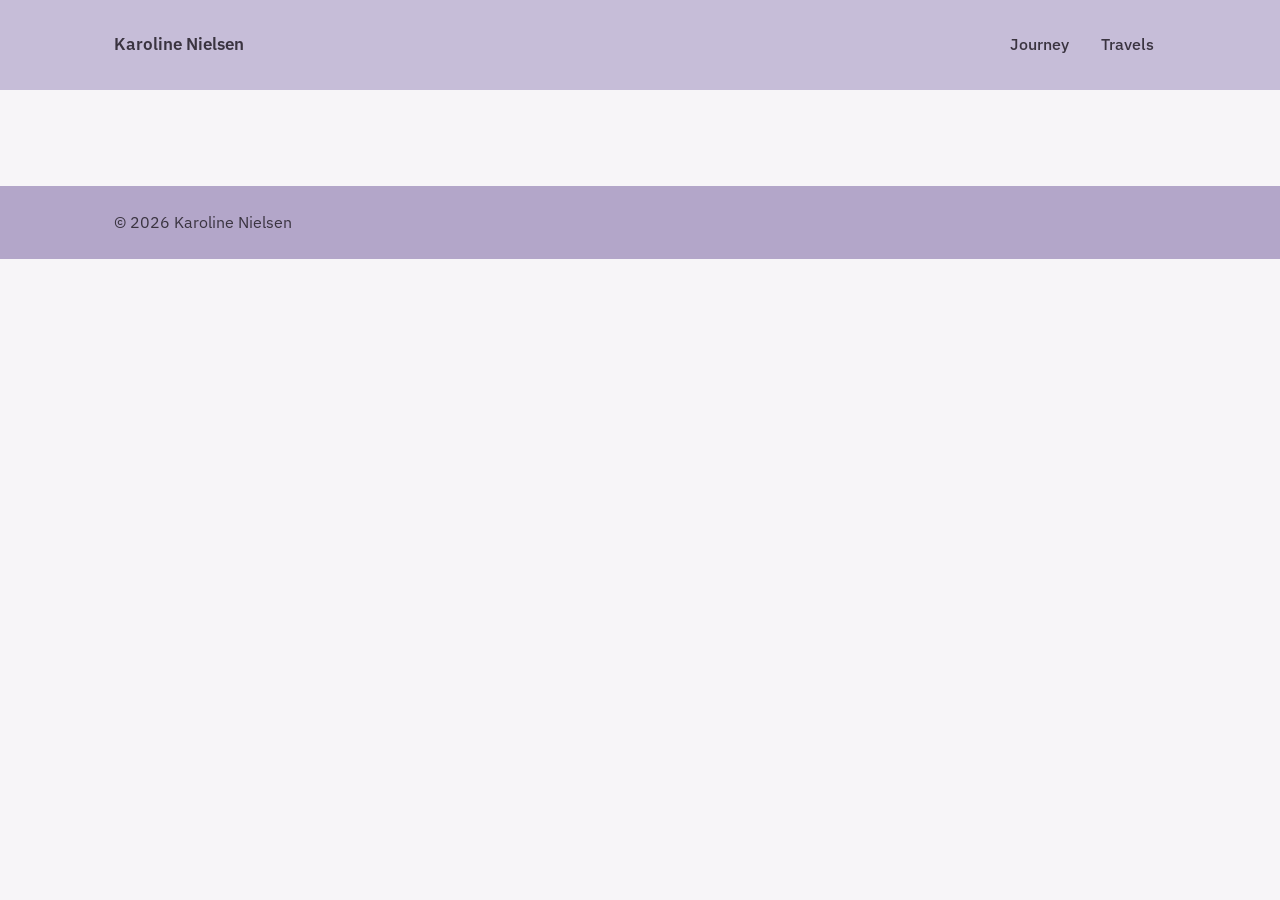
==== commit bc374300: "checking for errors with timeline" ====
--- a/index.html
+++ b/index.html
@@ -16,32 +16,27 @@
     <div class="container header-row">
       <div class="brand">Karoline Nielsen</div>
       <nav class="tabs" aria-label="Sections">
-        <a class="tab" href="#studies" data-section="studies">Studies</a>
-        <a class="tab" href="#work" data-section="work">Work</a>
+        <a class="tab" href="#journey" data-section="journey">Journey</a>
         <a class="tab" href="#travels" data-section="travels">Travels</a>
       </nav>
     </div>
   </header>
 
   <main class="container">
-    <div id="filter-bar"></div>
 
-    <section class="panel" id="studies" data-panel>
-      <h1>Studies</h1>
-      <p>What I've learned — and what I can do with it.</p>
-      <div id="studies-timeline" class="timeline" aria-label="Studies timeline"></div>
-    </section>
+    <section class="panel" id="journey" data-panel>
+      <h1 id="journey-title">My Journey</h1>
+      <p class="journey-subtitle">From curiosity to code — how studies, work, and life connect. Pick a domain to follow that thread, or scroll through the whole story.</p>
 
-    <section class="panel" id="work" data-panel hidden>
-      <h1>Work</h1>
-      <p>Where I've applied my skills — and what I've built.</p>
-      <div id="work-timeline" class="timeline" aria-label="Work experience timeline"></div>
+      <div id="domain-bar"></div>
+      <div id="journey-timeline" class="journey-track"></div>
     </section>
 
     <section class="panel" id="travels" data-panel hidden>
       <h1>Travels</h1>
       <p>Places, projects, and stories (coming soon).</p>
     </section>
+
   </main>
 
   <footer class="site-footer">
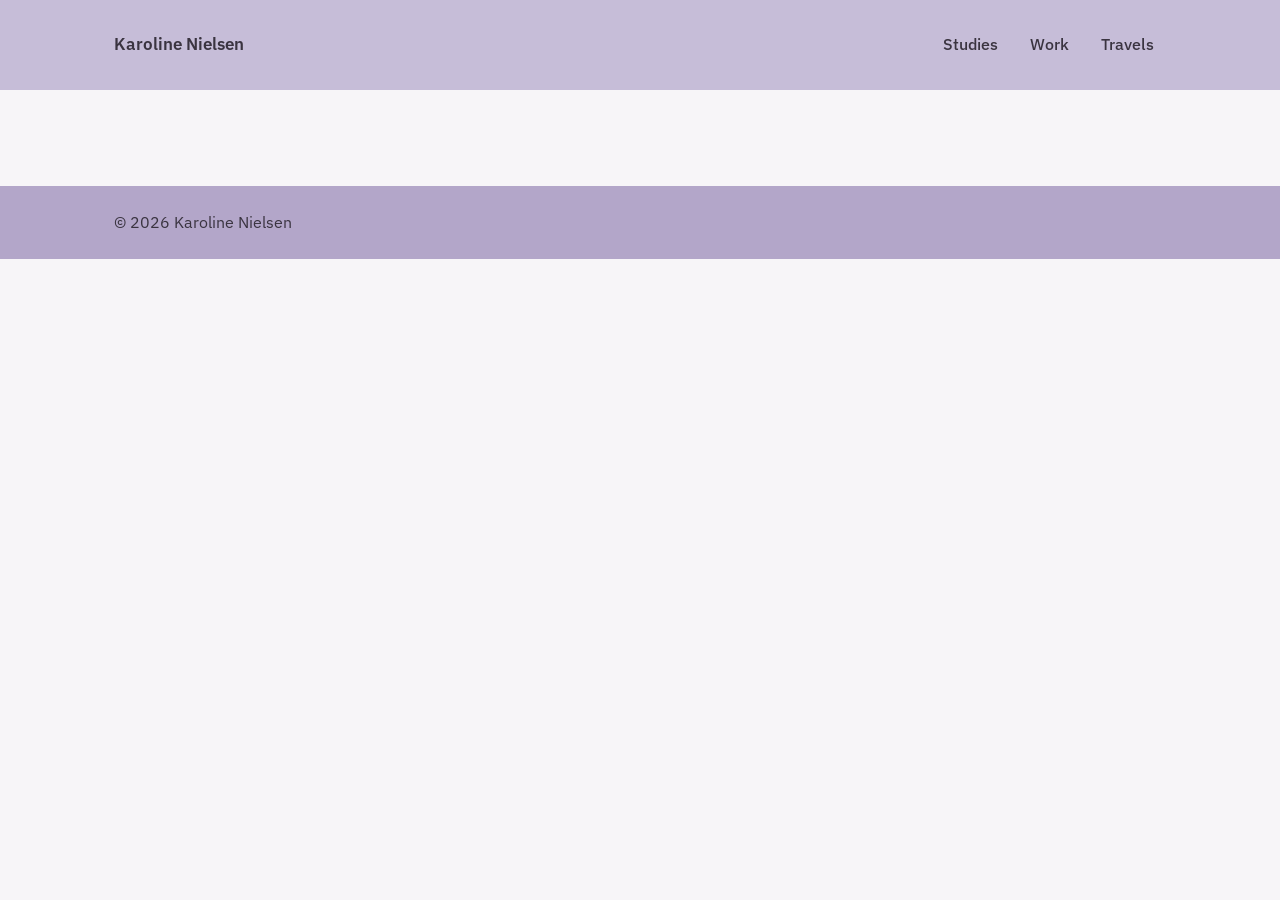
==== commit 3243b4b4: "back to fun" ====
--- a/index.html
+++ b/index.html
@@ -16,27 +16,32 @@
     <div class="container header-row">
       <div class="brand">Karoline Nielsen</div>
       <nav class="tabs" aria-label="Sections">
-        <a class="tab" href="#journey" data-section="journey">Journey</a>
+        <a class="tab" href="#studies" data-section="studies">Studies</a>
+        <a class="tab" href="#work" data-section="work">Work</a>
         <a class="tab" href="#travels" data-section="travels">Travels</a>
       </nav>
     </div>
   </header>
 
   <main class="container">
+    <div id="filter-bar"></div>
 
-    <section class="panel" id="journey" data-panel>
-      <h1 id="journey-title">My Journey</h1>
-      <p class="journey-subtitle">From curiosity to code — how studies, work, and life connect. Pick a domain to follow that thread, or scroll through the whole story.</p>
+    <section class="panel" id="studies" data-panel>
+      <h1>Studies</h1>
+      <p>What I've learned — and what I can do with it.</p>
+      <div id="studies-timeline" class="timeline" aria-label="Studies timeline"></div>
+    </section>
 
-      <div id="domain-bar"></div>
-      <div id="journey-timeline" class="journey-track"></div>
+    <section class="panel" id="work" data-panel hidden>
+      <h1>Work</h1>
+      <p>Where I've applied my skills — and what I've built.</p>
+      <div id="work-timeline" class="timeline" aria-label="Work experience timeline"></div>
     </section>
 
     <section class="panel" id="travels" data-panel hidden>
       <h1>Travels</h1>
       <p>Places, projects, and stories (coming soon).</p>
     </section>
-
   </main>
 
   <footer class="site-footer">
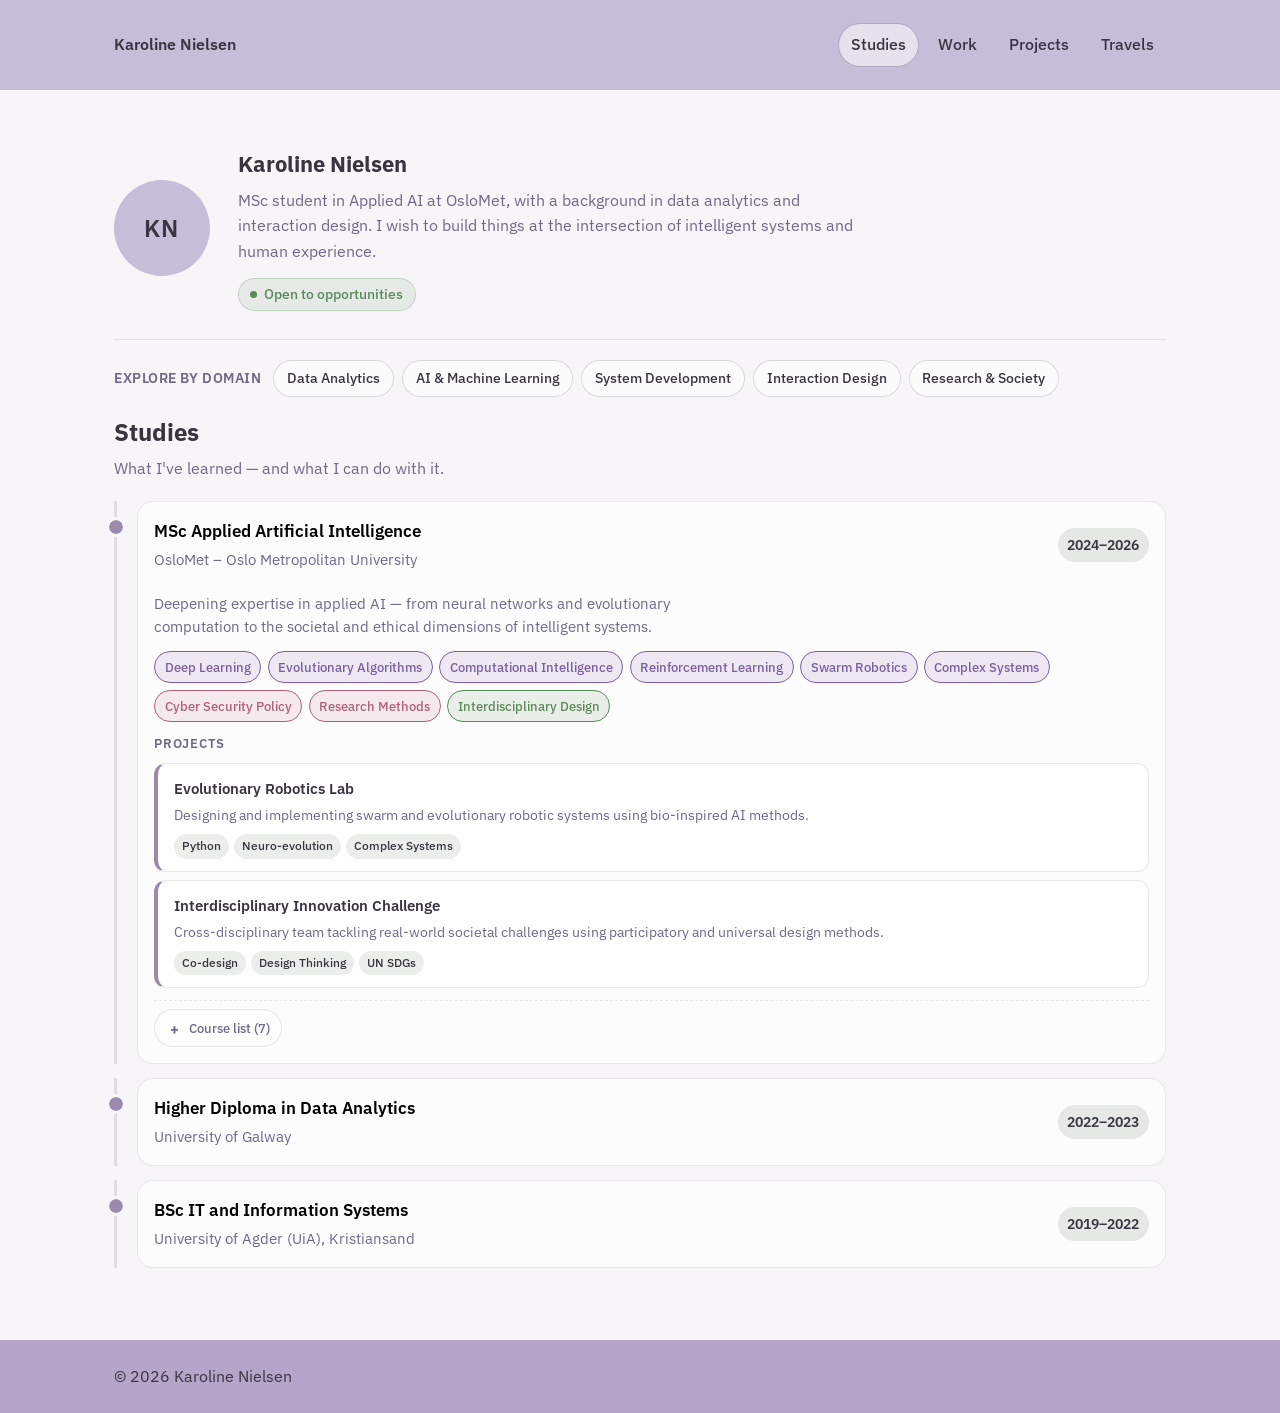
==== commit da31b433: "Refactor architecture + add Projects tab and hero section - Split monolithic app.js into modular ES " ====
--- a/index.html
+++ b/index.html
@@ -16,14 +16,34 @@
     <div class="container header-row">
       <div class="brand">Karoline Nielsen</div>
       <nav class="tabs" aria-label="Sections">
-        <a class="tab" href="#studies" data-section="studies">Studies</a>
-        <a class="tab" href="#work" data-section="work">Work</a>
-        <a class="tab" href="#travels" data-section="travels">Travels</a>
+        <a class="tab" href="#studies"  data-section="studies">Studies</a>
+        <a class="tab" href="#work"     data-section="work">Work</a>
+        <a class="tab" href="#projects" data-section="projects">Projects</a>
+        <a class="tab" href="#travels"  data-section="travels">Travels</a>
       </nav>
     </div>
   </header>
 
   <main class="container">
+    <section class="hero" aria-label="Introduction">
+      <div class="hero-avatar" aria-hidden="true">
+        <!--
+          To use a real photo, replace the div below with:
+          <img src="/assets/photo.jpg" alt="Karoline Nielsen" class="hero-photo">
+          (drop your photo into an assets/ folder first)
+        -->
+        <div class="hero-initials">KN</div>
+      </div>
+      <div class="hero-content">
+        <h2 class="hero-name">Karoline Nielsen</h2>
+        <p class="hero-bio">MSc student in Applied AI at OsloMet, with a background in data analytics and interaction design. I wish to build things at the intersection of intelligent systems and human experience.</p>
+        <span class="hero-status">
+          <span class="status-dot" aria-hidden="true"></span>
+          Open to opportunities
+        </span>
+      </div>
+    </section>
+
     <div id="filter-bar"></div>
 
     <section class="panel" id="studies" data-panel>
@@ -42,12 +62,18 @@
       <h1>Travels</h1>
       <p>Places, projects, and stories (coming soon).</p>
     </section>
+
+    <section class="panel" id="projects" data-panel hidden>
+      <h1>Projects</h1>
+      <p>Things I've built — code, data, and everything in between.</p>
+      <div id="projects-grid" class="projects-grid" aria-label="Projects"></div>
+    </section>
   </main>
 
   <footer class="site-footer">
     <div class="container">&copy; 2026 Karoline Nielsen</div>
   </footer>
 
-  <script src="/app.js"></script>
+  <script type="module" src="/app.js"></script>
 </body>
 </html>
--- a/style.css
+++ b/style.css
@@ -7,266 +7,659 @@
   --color-text-secondary: #6F6887;
   --font-sans: "IBM Plex Sans", system-ui, -apple-system, BlinkMacSystemFont, sans-serif;
 }
+
 * { box-sizing: border-box; }
+
 body {
-  margin: 0; font-family: var(--font-sans);
-  background: var(--color-bg); color: var(--color-text); line-height: 1.6;
-}
-.container { max-width: 1100px; margin: 0 auto; padding: 1.5rem; }
+  margin: 0;
+  font-family: var(--font-sans);
+  background: var(--color-bg);
+  color: var(--color-text);
+  line-height: 1.6;
+}
+
+.container {
+  max-width: 1100px;
+  margin: 0 auto;
+  padding: 1.5rem;
+}
+
 
 /* ── Header ────────────────────────── */
-.site-header { background: var(--color-primary); }
-.header-row { display: flex; gap: 1rem; align-items: center; justify-content: space-between; }
-.brand { font-weight: 600; font-size: 1.05rem; }
-.tabs { display: flex; gap: 0.5rem; flex-wrap: wrap; }
+
+.site-header {
+  background: var(--color-primary);
+}
+.header-row {
+  display: flex;
+  gap: 1rem;
+  align-items: center;
+  justify-content: space-between;
+}
+.brand {
+  font-weight: 600;
+}
+.tabs {
+  display: flex;
+  gap: 0.5rem;
+  flex-wrap: wrap;
+}
 .tab {
-  text-decoration: none; color: var(--color-text);
-  padding: 0.5rem 0.75rem; border-radius: 999px; font-weight: 500;
+  text-decoration: none;
+  color: var(--color-text);
+  padding: 0.5rem 0.75rem;
+  border-radius: 999px;
+  font-weight: 500;
   transition: background 0.2s, transform 0.15s;
 }
-.tab:hover { transform: translateY(-1px); }
+.tab:hover {
+  transform: translateY(-1px);
+}
 .tab[aria-current="page"] {
   background: rgba(255,255,255,0.55);
   outline: 1px solid rgba(58,52,64,0.15);
 }
 
-/* ── Journey title ─────────────────── */
-#journey-title {
-  font-size: 1.6rem; font-weight: 700; margin: 0.25rem 0 0;
-  transition: color 0.3s;
-}
-.journey-subtitle { color: var(--color-text-secondary); margin: 0.15rem 0 0; max-width: 60ch; }
-
-/* ── Domain filter bar ─────────────── */
-.domain-bar {
-  display: flex; flex-wrap: wrap; gap: 0.5rem; align-items: center;
+
+/* ── Panels ────────────────────────── */
+
+.panel h1 {
+  margin-top: 0.5rem;
+  margin-bottom: 0.25rem;
+}
+.panel > p {
+  color: var(--color-text-secondary);
+  max-width: 70ch;
+  margin-top: 0;
+}
+
+
+/* ── Footer ────────────────────────── */
+
+.site-footer {
+  margin-top: 3rem;
+  background: var(--color-secondary);
+}
+
+
+/* ── Hero ──────────────────────────── */
+
+.hero {
+  display: flex;
+  align-items: center;
+  gap: 1.75rem;
+  padding: 2rem 0 1.75rem;
+  border-bottom: 1px solid rgba(58, 52, 64, 0.1);
+  margin-bottom: 0.25rem;
+}
+
+.hero-avatar {
+  flex-shrink: 0;
+  width: 96px;
+  height: 96px;
+  border-radius: 50%;
+  overflow: hidden;
+  background: var(--color-primary);
+  display: flex;
+  align-items: center;
+  justify-content: center;
+}
+
+.hero-photo {
+  width: 100%;
+  height: 100%;
+  object-fit: cover;
+}
+
+.hero-initials {
+  font-size: 1.5rem;
+  font-weight: 600;
+  color: var(--color-text);
+  letter-spacing: 0.05em;
+  user-select: none;
+}
+
+.hero-name {
+  margin: 0 0 0.4rem;
+  font-size: 1.4rem;
+  font-weight: 700;
+}
+
+.hero-bio {
+  margin: 0 0 0.85rem;
+  color: var(--color-text-secondary);
+  font-size: 0.97rem;
+  line-height: 1.65;
+  max-width: 62ch;
+}
+
+.hero-status {
+  display: inline-flex;
+  align-items: center;
+  gap: 0.45rem;
+  font-size: 0.85rem;
+  font-weight: 500;
+  color: #5a8a58;
+  background: rgba(90, 138, 88, 0.1);
+  border: 1px solid rgba(90, 138, 88, 0.25);
+  padding: 0.28rem 0.7rem;
+  border-radius: 999px;
+}
+
+.status-dot {
+  width: 7px;
+  height: 7px;
+  border-radius: 50%;
+  background: #5a8a58;
+  animation: statusPulse 2.2s ease-in-out infinite;
+}
+
+@keyframes statusPulse {
+  0%, 100% { opacity: 1; transform: scale(1); }
+  50%       { opacity: 0.55; transform: scale(0.8); }
+}
+
+
+/* ── Filter bar ────────────────────── */
+
+.filter-bar {
+  display: flex;
+  flex-wrap: wrap;
+  gap: 0.5rem;
+  align-items: center;
   padding: 1rem 0 0.5rem;
 }
-.domain-label {
-  font-weight: 600; font-size: 0.82rem; color: var(--color-text-secondary);
-  text-transform: uppercase; letter-spacing: 0.05em; margin-right: 0.25rem;
-}
-.domain-btn {
-  display: inline-flex; align-items: center; gap: 0.3rem;
-  padding: 0.4rem 0.8rem; border-radius: 999px;
-  border: 1.5px solid rgba(58,52,64,0.18);
-  background: rgba(255,255,255,0.55); color: var(--color-text);
-  font: inherit; font-size: 0.88rem; font-weight: 500; cursor: pointer;
-  transition: all 0.25s cubic-bezier(0.34,1.56,0.64,1);
-}
-.domain-btn:hover {
+.filter-label {
+  font-weight: 600;
+  font-size: 0.85rem;
+  color: var(--color-text-secondary);
+  text-transform: uppercase;
+  letter-spacing: 0.04em;
+  margin-right: 0.25rem;
+}
+.filter-btn {
+  padding: 0.4rem 0.8rem;
+  border-radius: 999px;
+  border: 1.5px solid rgba(58, 52, 64, 0.18);
+  background: rgba(255, 255, 255, 0.55);
+  color: var(--color-text);
+  font: inherit;
+  font-size: 0.88rem;
+  font-weight: 500;
+  cursor: pointer;
+  transition: all 0.25s cubic-bezier(0.34, 1.56, 0.64, 1);
+}
+.filter-btn:hover {
   transform: translateY(-2px) scale(1.03);
-  box-shadow: 0 4px 12px rgba(58,52,64,0.1);
-  background: var(--d-bg); color: var(--d-color); border-color: var(--d-color);
-}
-.domain-btn.domain-active {
+  box-shadow: 0 4px 12px rgba(58, 52, 64, 0.1);
+  background: var(--cat-bg);
+  color: var(--cat-color);
+  border-color: var(--cat-color);
+}
+.filter-btn.filter-active {
   transform: translateY(-1px);
-  box-shadow: 0 4px 16px rgba(58,52,64,0.12);
-}
-.domain-icon { font-size: 1rem; }
-
-/* ── Journey layout ────────────────── */
-.journey-track { padding: 1rem 0 2rem; }
-
-/* ── Stop ──────────────────────────── */
-.stop {
-  display: grid; grid-template-columns: 48px 1fr; gap: 0;
+  box-shadow: 0 4px 16px rgba(58, 52, 64, 0.12);
+}
+
+
+/* ── Timeline ──────────────────────── */
+
+.timeline {
+  margin-top: 1.25rem;
+  display: grid;
+  gap: 0.9rem;
+}
+.timeline-item {
+  position: relative;
+  padding-left: 1.25rem;
+  border-left: 3px solid rgba(58, 52, 64, 0.12);
   transition: opacity 0.4s ease, transform 0.4s ease;
 }
-.stop.faded { opacity: 0.12; transform: scale(0.985); }
-
-/* Track column */
-.stop-track {
-  display: flex; flex-direction: column; align-items: center;
-}
-.stop-marker {
-  width: 40px; height: 40px; border-radius: 50%;
-  display: flex; align-items: center; justify-content: center;
-  font-size: 1.1rem; flex-shrink: 0;
+.timeline-item.faded {
+  opacity: 0.15;
+  transform: scale(0.985);
+}
+
+/* Staggered entrance */
+@keyframes slideIn {
+  from {
+    opacity: 0;
+    transform: translateY(16px);
+  }
+  to {
+    opacity: 1;
+    transform: translateY(0);
+  }
+}
+.timeline-item.enter {
+  animation: slideIn 0.4s ease both;
+}
+
+.timeline-dot {
+  position: absolute;
+  left: -8px;
+  top: 1.15rem;
+  width: 14px;
+  height: 14px;
+  border-radius: 999px;
+  background: var(--color-accent);
+  outline: 3px solid var(--color-bg);
+  transition: transform 0.2s ease, background 0.2s ease;
+}
+.timeline-item:hover .timeline-dot {
+  transform: scale(1.3);
+  background: var(--color-text);
+}
+
+.timeline-card {
+  background: rgba(255, 255, 255, 0.65);
+  border: 1px solid rgba(58, 52, 64, 0.1);
+  border-radius: 16px;
+  overflow: hidden;
   transition: transform 0.25s ease, box-shadow 0.25s ease;
-  position: relative; z-index: 1;
-}
-.stop:hover .stop-marker { transform: scale(1.15); }
-
-.stop-marker.life { background: rgba(58,52,64,0.08); }
-.stop-marker.study { background: rgba(124,94,163,0.15); box-shadow: 0 0 0 3px rgba(124,94,163,0.08); }
-.stop-marker.work { background: rgba(196,127,53,0.15); box-shadow: 0 0 0 3px rgba(196,127,53,0.08); }
-.stop-marker.now {
-  background: linear-gradient(135deg, var(--color-primary), var(--color-accent));
-  box-shadow: 0 0 0 4px rgba(156,138,174,0.2);
-}
-.stop-icon { line-height: 1; }
-
-.stop-line {
-  width: 3px; flex: 1; min-height: 12px;
-  background: linear-gradient(180deg, rgba(58,52,64,0.12), rgba(58,52,64,0.06));
-}
-
-/* Content column */
-.stop-content { padding: 0.15rem 0 1.25rem 0.75rem; }
-
-.stop-head {
-  background: rgba(255,255,255,0.6);
-  border: 1px solid rgba(58,52,64,0.08);
-  border-radius: 16px; padding: 1rem 1.15rem;
-  transition: transform 0.25s ease, box-shadow 0.25s ease, background 0.2s;
-}
-.stop-head.expandable { cursor: pointer; }
-.stop-head.expandable:hover {
+}
+.timeline-card:hover {
   transform: translateY(-3px);
-  box-shadow: 0 8px 24px rgba(58,52,64,0.07);
-  background: rgba(255,255,255,0.85);
-}
-.stop-head[aria-expanded="true"] {
-  border-bottom-left-radius: 0; border-bottom-right-radius: 0;
-  border-bottom-color: transparent;
-}
-
-.stop-head-top { display: flex; align-items: center; gap: 0.5rem; margin-bottom: 0.35rem; }
-.stop-type-badge {
-  font-size: 0.72rem; font-weight: 600; text-transform: uppercase; letter-spacing: 0.06em;
-  padding: 0.2rem 0.55rem; border-radius: 999px;
-}
-.stop-type-badge.life { background: rgba(58,52,64,0.07); color: var(--color-text-secondary); }
-.stop-type-badge.study { background: rgba(124,94,163,0.12); color: #7c5ea3; }
-.stop-type-badge.work { background: rgba(196,127,53,0.12); color: #c47f35; }
-.stop-type-badge.now { background: var(--color-accent); color: #fff; }
-
-.stop-dates {
-  font-size: 0.82rem; font-weight: 600; color: var(--color-text-secondary);
-  background: rgba(158,173,154,0.2); padding: 0.15rem 0.5rem; border-radius: 999px;
-}
-.stop-title { margin: 0; font-size: 1.1rem; font-weight: 700; }
-.stop-org { margin: 0.1rem 0 0; color: var(--color-text-secondary); font-size: 0.92rem; }
-.stop-summary {
-  margin: 0.5rem 0 0; color: var(--color-text-secondary);
-  font-size: 0.92rem; line-height: 1.55; max-width: 60ch;
-}
-.expand-hint {
-  display: inline-block; margin-top: 0.5rem;
-  font-size: 0.8rem; font-weight: 500; color: var(--color-accent);
-  transition: color 0.2s;
-}
-.stop-head.expandable:hover .expand-hint { color: var(--color-text); }
-
-/* Details panel */
-.stop-details {
-  background: rgba(255,255,255,0.6);
-  border: 1px solid rgba(58,52,64,0.08); border-top: none;
-  border-radius: 0 0 16px 16px;
-  padding: 0.75rem 1.15rem 1rem;
-  margin-left: 0.75rem;
-}
-.stop-details[hidden] { display: none; }
-
-
-/* ── Bridge (narrative) ────────────── */
-.bridge {
-  display: grid; grid-template-columns: 48px 1fr; gap: 0;
-  transition: opacity 0.4s ease;
-}
-.bridge.faded { opacity: 0.08; }
-.bridge-track { display: flex; flex-direction: column; align-items: center; }
-.bridge-line {
-  width: 3px; height: 100%; min-height: 8px;
-  background: rgba(58,52,64,0.06);
-}
-.bridge-text {
-  font-style: italic; color: var(--color-text-secondary);
-  font-size: 0.9rem; line-height: 1.55;
-  padding: 0.6rem 0 0.6rem 0.75rem;
-  max-width: 55ch;
+  box-shadow: 0 8px 24px rgba(58, 52, 64, 0.08);
+}
+
+.timeline-header {
+  width: 100%;
+  display: grid;
+  grid-template-columns: 1fr auto;
+  gap: 0.75rem;
+  align-items: center;
+  padding: 1rem;
+  background: transparent;
+  border: 0;
+  text-align: left;
+  font: inherit;
+  cursor: pointer;
+  transition: background 0.2s;
+}
+.timeline-header:hover {
+  background: rgba(198, 189, 216, 0.2);
+}
+
+.timeline-title {
+  margin: 0;
+  font-size: 1.05rem;
+  font-weight: 600;
+}
+.timeline-meta {
+  margin: 0.15rem 0 0;
+  color: var(--color-text-secondary);
+  font-size: 0.95rem;
+}
+.timeline-dates {
+  color: var(--color-text);
+  font-weight: 600;
+  background: rgba(158, 173, 154, 0.25);
+  padding: 0.35rem 0.6rem;
+  border-radius: 999px;
+  white-space: nowrap;
+  font-size: 0.9rem;
+}
+
+.timeline-body {
+  padding: 0 1rem 1rem;
+}
+.timeline-body[hidden] {
+  display: none;
+}
+
+
+/* ── Summary line ──────────────────── */
+
+.item-summary {
+  margin: 0.25rem 0 0.75rem;
+  color: var(--color-text-secondary);
+  font-size: 0.95rem;
+  line-height: 1.55;
+  max-width: 65ch;
 }
 
 
 /* ── Skill chips ───────────────────── */
-.skills-row { display: flex; flex-wrap: wrap; gap: 0.4rem; margin-bottom: 0.75rem; }
+
+.skills-row {
+  display: flex;
+  flex-wrap: wrap;
+  gap: 0.4rem;
+  margin-bottom: 0.75rem;
+}
 .skill-chip {
-  display: inline-flex; align-items: center;
-  padding: 0.3rem 0.6rem; border-radius: 999px;
-  border: 1.5px solid rgba(58,52,64,0.12);
-  font-size: 0.82rem; font-weight: 500;
-  transition: all 0.3s ease; cursor: default;
-}
-.skill-chip:hover { transform: translateY(-2px); box-shadow: 0 3px 10px rgba(0,0,0,0.08); }
-.skill-chip.faded { opacity: 0.15; }
-.skill-chip.skill-glow {
+  display: inline-flex;
+  align-items: center;
+  padding: 0.3rem 0.6rem;
+  border-radius: 999px;
+  border: 1.5px solid rgba(58, 52, 64, 0.12);
+  font-size: 0.82rem;
+  font-weight: 500;
+  transition: all 0.3s ease;
+  cursor: default;
+}
+.skill-chip:hover {
+  transform: translateY(-2px);
+  box-shadow: 0 3px 10px rgba(0,0,0,0.08);
+}
+.skill-chip.faded {
+  opacity: 0.15;
+}
+.skill-chip.skill-highlight {
   transform: translateY(-1px) scale(1.05);
   box-shadow: 0 3px 12px rgba(0,0,0,0.1);
   font-weight: 600;
 }
 
+
 /* ── Project cards ─────────────────── */
-.projects-area { margin-top: 0.5rem; }
-.section-label {
-  font-size: 0.78rem; font-weight: 600; text-transform: uppercase;
-  letter-spacing: 0.06em; color: var(--color-text-secondary); margin: 0 0 0.5rem;
-}
+
+.projects-section {
+  margin-top: 0.5rem;
+}
+.projects-heading {
+  font-size: 0.8rem;
+  font-weight: 600;
+  text-transform: uppercase;
+  letter-spacing: 0.06em;
+  color: var(--color-text-secondary);
+  margin: 0 0 0.5rem;
+}
+
 .project-card {
-  background: rgba(255,255,255,0.55);
-  border: 1px solid rgba(58,52,64,0.08);
+  background: rgba(255, 255, 255, 0.6);
+  border: 1px solid rgba(58, 52, 64, 0.1);
   border-left: 4px solid var(--color-accent);
-  border-radius: 12px; padding: 0.75rem 1rem; margin-bottom: 0.5rem;
-  transition: all 0.3s ease;
+  border-radius: 12px;
+  padding: 0.75rem 1rem;
+  margin-bottom: 0.5rem;
+  transition: all 0.35s ease;
 }
 .project-card:hover {
   border-left-color: var(--color-text);
   transform: translateX(4px);
-  box-shadow: 0 4px 16px rgba(58,52,64,0.06);
-}
-.project-title { margin: 0; font-weight: 600; font-size: 0.95rem; }
-.project-desc { margin: 0.25rem 0 0.5rem; color: var(--color-text-secondary); font-size: 0.88rem; line-height: 1.5; }
-.project-tools { display: flex; flex-wrap: wrap; gap: 0.3rem; }
+  box-shadow: 0 4px 16px rgba(58, 52, 64, 0.06);
+}
+.project-card.faded {
+  opacity: 0.15;
+}
+
+.project-title {
+  margin: 0;
+  font-weight: 600;
+  font-size: 0.95rem;
+}
+.project-desc {
+  margin: 0.25rem 0 0.5rem;
+  color: var(--color-text-secondary);
+  font-size: 0.9rem;
+  line-height: 1.5;
+}
+
+.project-tools {
+  display: flex;
+  flex-wrap: wrap;
+  gap: 0.3rem;
+}
 .tool-chip {
-  display: inline-block; padding: 0.15rem 0.5rem; border-radius: 999px;
-  background: rgba(158,173,154,0.2); font-size: 0.78rem; font-weight: 500;
-}
-
-/* ── Course toggle ─────────────────── */
-.courses-section { margin-top: 0.75rem; padding-top: 0.5rem; border-top: 1px dashed rgba(58,52,64,0.1); }
-.courses-btn {
-  display: inline-flex; align-items: center; gap: 0.35rem;
-  padding: 0.3rem 0.65rem; border: 1px solid rgba(58,52,64,0.12); border-radius: 999px;
-  background: rgba(255,255,255,0.4); color: var(--color-text-secondary);
-  font: inherit; font-size: 0.8rem; font-weight: 500; cursor: pointer;
+  display: inline-block;
+  padding: 0.15rem 0.5rem;
+  border-radius: 999px;
+  background: rgba(158, 173, 154, 0.2);
+  color: var(--color-text);
+  font-size: 0.78rem;
+  font-weight: 500;
+}
+
+
+/* ── Course list toggle ────────────── */
+
+.courses-toggle-section {
+  margin-top: 0.75rem;
+  padding-top: 0.5rem;
+  border-top: 1px dashed rgba(58, 52, 64, 0.1);
+}
+.courses-toggle-btn {
+  display: inline-flex;
+  align-items: center;
+  gap: 0.4rem;
+  padding: 0.35rem 0.7rem;
+  border: 1px solid rgba(58, 52, 64, 0.12);
+  border-radius: 999px;
+  background: rgba(255, 255, 255, 0.4);
+  color: var(--color-text-secondary);
+  font: inherit;
+  font-size: 0.82rem;
+  font-weight: 500;
+  cursor: pointer;
   transition: all 0.2s ease;
 }
-.courses-btn:hover { background: rgba(198,189,216,0.2); color: var(--color-text); transform: translateY(-1px); }
-.courses-icon { font-weight: 700; font-size: 0.95rem; width: 1rem; text-align: center; }
-.courses-list {
-  margin: 0.5rem 0 0; padding-left: 1.25rem; list-style: none;
-}
-.courses-list li {
-  position: relative; padding: 0.2rem 0; font-size: 0.86rem; color: var(--color-text-secondary);
-}
-.courses-list li::before {
-  content: "\00b7"; position: absolute; left: -0.9rem;
-  color: var(--color-accent); font-weight: 700;
-}
-.courses-list[hidden] { display: none; }
-
-/* ── Entrance animation ────────────── */
-@keyframes slideIn {
-  from { opacity: 0; transform: translateY(18px); }
-  to { opacity: 1; transform: translateY(0); }
-}
-.stop.enter, .bridge.enter { animation: slideIn 0.45s ease both; }
-
-/* ── Footer ────────────────────────── */
-.site-footer { margin-top: 3rem; background: var(--color-secondary); }
-
-/* ── Travels placeholder ───────────── */
-.panel > p { color: var(--color-text-secondary); max-width: 70ch; }
-
-/* ── Responsive ────────────────────── */
+.courses-toggle-btn:hover {
+  background: rgba(198, 189, 216, 0.2);
+  color: var(--color-text);
+  transform: translateY(-1px);
+}
+.courses-toggle-icon {
+  font-weight: 700;
+  font-size: 0.95rem;
+  width: 1rem;
+  text-align: center;
+}
+
+.courses-hidden-list {
+  margin: 0.5rem 0 0;
+  padding-left: 1.25rem;
+  list-style: none;
+}
+.courses-hidden-list li {
+  position: relative;
+  padding: 0.2rem 0;
+  font-size: 0.88rem;
+  color: var(--color-text-secondary);
+}
+.courses-hidden-list li::before {
+  content: "·";
+  position: absolute;
+  left: -0.9rem;
+  color: var(--color-accent);
+  font-weight: 700;
+}
+.courses-hidden-list[hidden] {
+  display: none;
+}
+
+
+/* ── Utility ───────────────────────── */
+
+.muted {
+  color: var(--color-text-secondary);
+}
+
+
+/* ── Insights / Embeds ─────────────── */
+
+.insight {
+  margin-top: 2.5rem;
+}
+.pbi {
+  position: relative;
+  width: 100%;
+  padding-top: 56.25%;
+  border-radius: 16px;
+  overflow: hidden;
+  border: 1px solid rgba(58, 52, 64, 0.12);
+  background: rgba(255, 255, 255, 0.65);
+}
+.pbi iframe {
+  position: absolute;
+  inset: 0;
+  width: 100%;
+  height: 100%;
+  border: 0;
+}
+.insight-img {
+  max-width: 100%;
+  border-radius: 16px;
+  border: 1px solid rgba(58, 52, 64, 0.12);
+}
+
+
+/* ── Projects grid ─────────────────────── */
+
+.projects-grid {
+  display: grid;
+  grid-template-columns: repeat(auto-fill, minmax(300px, 1fr));
+  gap: 1rem;
+  margin-top: 1.25rem;
+}
+
+.showcase-card {
+  background: rgba(255, 255, 255, 0.65);
+  border: 1px solid rgba(58, 52, 64, 0.1);
+  border-radius: 16px;
+  padding: 1.25rem;
+  display: flex;
+  flex-direction: column;
+  gap: 0.75rem;
+  transition: transform 0.25s ease, box-shadow 0.25s ease, opacity 0.4s ease;
+}
+.showcase-card:hover {
+  transform: translateY(-3px);
+  box-shadow: 0 8px 24px rgba(58, 52, 64, 0.08);
+}
+.showcase-card.faded {
+  opacity: 0.15;
+  transform: scale(0.985);
+}
+
+.showcase-header {
+  display: flex;
+  justify-content: space-between;
+  align-items: flex-start;
+  gap: 0.5rem;
+}
+
+.showcase-title {
+  margin: 0;
+  font-size: 1.05rem;
+  font-weight: 600;
+}
+
+.showcase-year {
+  display: block;
+  font-size: 0.85rem;
+  color: var(--color-text-secondary);
+  margin-top: 0.2rem;
+}
+
+.showcase-desc {
+  margin: 0;
+  font-size: 0.92rem;
+  color: var(--color-text-secondary);
+  line-height: 1.55;
+}
+
+.showcase-links {
+  display: flex;
+  gap: 0.5rem;
+  flex-wrap: wrap;
+  margin-top: auto;
+}
+
+.showcase-link {
+  display: inline-flex;
+  align-items: center;
+  padding: 0.35rem 0.75rem;
+  border-radius: 999px;
+  border: 1.5px solid rgba(58, 52, 64, 0.18);
+  background: rgba(255, 255, 255, 0.55);
+  color: var(--color-text);
+  font-size: 0.85rem;
+  font-weight: 500;
+  text-decoration: none;
+  transition: all 0.2s ease;
+}
+.showcase-link:hover {
+  background: var(--color-text);
+  color: var(--color-bg);
+  border-color: var(--color-text);
+  transform: translateY(-1px);
+}
+.showcase-link--demo {
+  border-color: var(--color-accent);
+  color: var(--color-accent);
+}
+.showcase-link--demo:hover {
+  background: var(--color-accent);
+  color: #fff;
+  border-color: var(--color-accent);
+}
+
+/* Status badges */
+.status-badge {
+  display: inline-block;
+  padding: 0.2rem 0.55rem;
+  border-radius: 999px;
+  font-size: 0.75rem;
+  font-weight: 600;
+  white-space: nowrap;
+  flex-shrink: 0;
+}
+.status-active {
+  background: rgba(90, 138, 88, 0.15);
+  color: #5a8a58;
+  border: 1px solid rgba(90, 138, 88, 0.3);
+}
+.status-in-progress {
+  background: rgba(196, 127, 53, 0.15);
+  color: #c47f35;
+  border: 1px solid rgba(196, 127, 53, 0.3);
+}
+.status-archived {
+  background: rgba(111, 104, 135, 0.12);
+  color: var(--color-text-secondary);
+  border: 1px solid rgba(111, 104, 135, 0.2);
+}
+
+.empty-state {
+  color: var(--color-text-secondary);
+  font-style: italic;
+  margin-top: 0.5rem;
+}
+
+
+/* ── Responsive tweaks ─────────────── */
+
 @media (max-width: 600px) {
-  .domain-bar { gap: 0.35rem; }
-  .domain-label { width: 100%; margin-bottom: 0.15rem; }
-  .domain-btn { font-size: 0.82rem; padding: 0.35rem 0.65rem; }
-  .stop { grid-template-columns: 36px 1fr; }
-  .stop-marker { width: 32px; height: 32px; font-size: 0.9rem; }
-  .bridge { grid-template-columns: 36px 1fr; }
-  .stop-head { padding: 0.75rem 0.9rem; }
-  .project-card:hover { transform: none; }
-  .stop-details { margin-left: 0; }
-}
+  .hero {
+    flex-direction: column;
+    align-items: flex-start;
+    gap: 1rem;
+    padding: 1.5rem 0 1.25rem;
+  }
+  .filter-bar {
+    gap: 0.35rem;
+  }
+  .filter-label {
+    width: 100%;
+    margin-bottom: 0.15rem;
+  }
+  .filter-btn {
+    font-size: 0.82rem;
+    padding: 0.35rem 0.65rem;
+  }
+  .timeline-header {
+    grid-template-columns: 1fr;
+    gap: 0.35rem;
+  }
+  .timeline-dates {
+    justify-self: start;
+  }
+  .project-card:hover {
+    transform: none;
+  }
+  .projects-grid {
+    grid-template-columns: 1fr;
+  }
+}
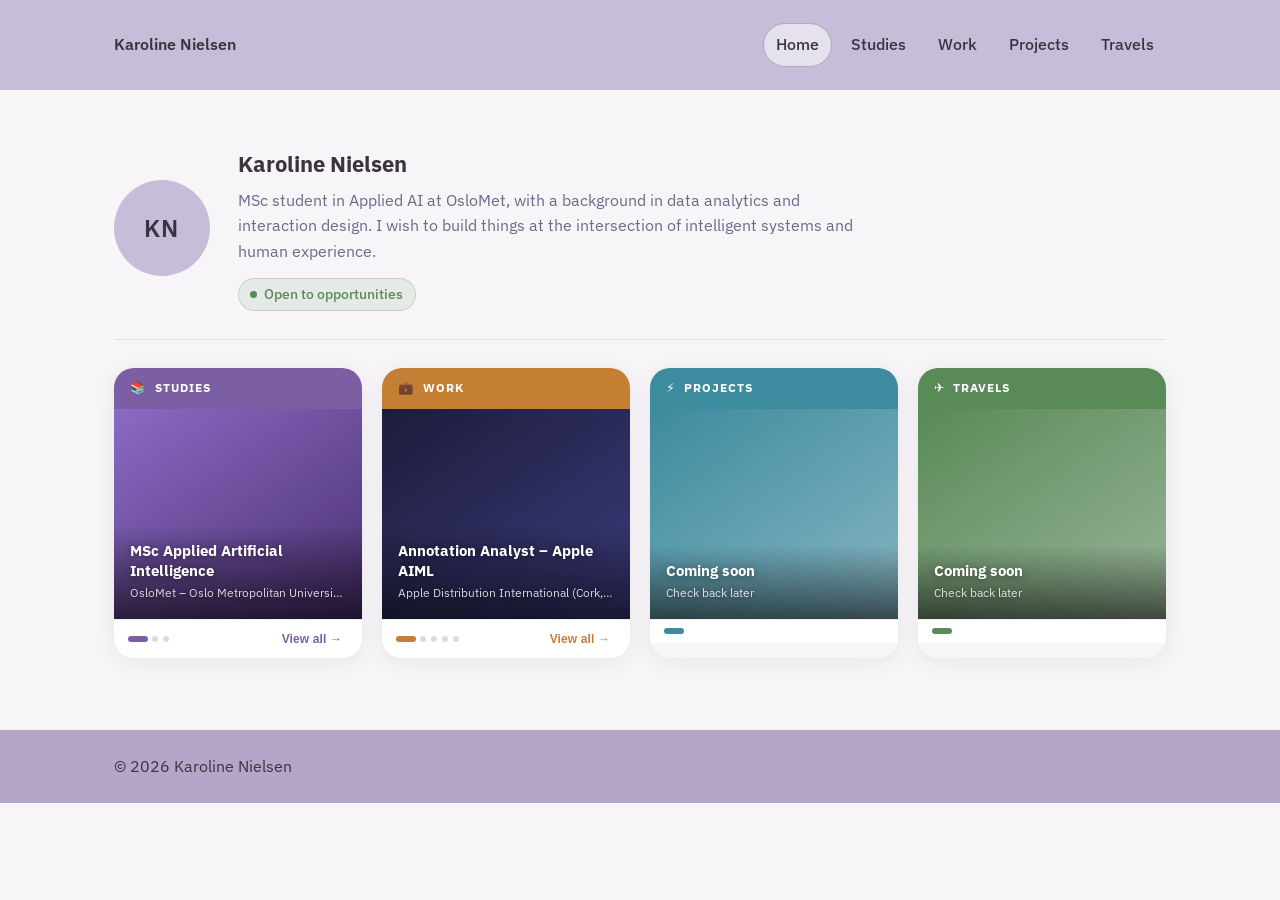
==== commit a6d02284: "Add interactive home page with animated slideshow windows Four windows (Studies, Work, Projects, Tra" ====
--- a/index.html
+++ b/index.html
@@ -14,8 +14,9 @@
 
   <header class="site-header">
     <div class="container header-row">
-      <div class="brand">Karoline Nielsen</div>
+      <a class="brand" href="#home">Karoline Nielsen</a>
       <nav class="tabs" aria-label="Sections">
+        <a class="tab" href="#home"     data-section="home">Home</a>
         <a class="tab" href="#studies"  data-section="studies">Studies</a>
         <a class="tab" href="#work"     data-section="work">Work</a>
         <a class="tab" href="#projects" data-section="projects">Projects</a>
@@ -25,28 +26,31 @@
   </header>
 
   <main class="container">
-    <section class="hero" aria-label="Introduction">
-      <div class="hero-avatar" aria-hidden="true">
-        <!--
-          To use a real photo, replace the div below with:
-          <img src="/assets/photo.jpg" alt="Karoline Nielsen" class="hero-photo">
-          (drop your photo into an assets/ folder first)
-        -->
-        <div class="hero-initials">KN</div>
-      </div>
-      <div class="hero-content">
-        <h2 class="hero-name">Karoline Nielsen</h2>
-        <p class="hero-bio">MSc student in Applied AI at OsloMet, with a background in data analytics and interaction design. I wish to build things at the intersection of intelligent systems and human experience.</p>
-        <span class="hero-status">
-          <span class="status-dot" aria-hidden="true"></span>
-          Open to opportunities
-        </span>
-      </div>
+    <div id="filter-bar"></div>
+
+    <section class="panel" id="home" data-panel>
+      <section class="hero" aria-label="Introduction">
+        <div class="hero-avatar" aria-hidden="true">
+          <!--
+            To use a real photo, replace the div below with:
+            <img src="/assets/photo.jpg" alt="Karoline Nielsen" class="hero-photo">
+            (drop your photo into an assets/ folder first)
+          -->
+          <div class="hero-initials">KN</div>
+        </div>
+        <div class="hero-content">
+          <h2 class="hero-name">Karoline Nielsen</h2>
+          <p class="hero-bio">MSc student in Applied AI at OsloMet, with a background in data analytics and interaction design. I wish to build things at the intersection of intelligent systems and human experience.</p>
+          <span class="hero-status">
+            <span class="status-dot" aria-hidden="true"></span>
+            Open to opportunities
+          </span>
+        </div>
+      </section>
+      <div id="home-windows"></div>
     </section>
 
-    <div id="filter-bar"></div>
-
-    <section class="panel" id="studies" data-panel>
+    <section class="panel" id="studies" data-panel hidden>
       <h1>Studies</h1>
       <p>What I've learned — and what I can do with it.</p>
       <div id="studies-timeline" class="timeline" aria-label="Studies timeline"></div>
@@ -58,15 +62,15 @@
       <div id="work-timeline" class="timeline" aria-label="Work experience timeline"></div>
     </section>
 
-    <section class="panel" id="travels" data-panel hidden>
-      <h1>Travels</h1>
-      <p>Places, projects, and stories (coming soon).</p>
-    </section>
-
     <section class="panel" id="projects" data-panel hidden>
       <h1>Projects</h1>
       <p>Things I've built — code, data, and everything in between.</p>
       <div id="projects-grid" class="projects-grid" aria-label="Projects"></div>
+    </section>
+
+    <section class="panel" id="travels" data-panel hidden>
+      <h1>Travels</h1>
+      <p>Places, projects, and stories (coming soon).</p>
     </section>
   </main>
 
--- a/style.css
+++ b/style.css
@@ -38,6 +38,8 @@
 }
 .brand {
   font-weight: 600;
+  text-decoration: none;
+  color: var(--color-text);
 }
 .tabs {
   display: flex;
@@ -629,6 +631,136 @@
 }
 
 
+/* ── Home windows ──────────────────────── */
+
+.home-windows {
+  display: grid;
+  grid-template-columns: repeat(4, 1fr);
+  gap: 1.25rem;
+  margin-top: 1.75rem;
+}
+
+.home-window {
+  border-radius: 20px;
+  overflow: hidden;
+  box-shadow: 0 4px 20px rgba(58, 52, 64, 0.08);
+  transition: transform 0.35s cubic-bezier(0.34, 1.56, 0.64, 1),
+              box-shadow 0.35s ease;
+  user-select: none;
+}
+.home-window:hover {
+  transform: translateY(-10px) rotate(-0.8deg);
+  box-shadow: 0 24px 52px rgba(58, 52, 64, 0.16);
+}
+
+.window-header {
+  display: flex;
+  align-items: center;
+  gap: 0.5rem;
+  padding: 0.65rem 1rem;
+  font-size: 0.78rem;
+  font-weight: 700;
+  text-transform: uppercase;
+  letter-spacing: 0.08em;
+  background: var(--win-color);
+  color: #fff;
+}
+
+.window-slides-wrapper {
+  position: relative;
+  height: 210px;
+  overflow: hidden;
+}
+
+.window-slide {
+  position: absolute;
+  inset: 0;
+  display: flex;
+  align-items: flex-end;
+  cursor: pointer;
+  opacity: 0;
+  transition: opacity 0.6s ease;
+}
+.window-slide.active {
+  opacity: 1;
+}
+
+.slide-content {
+  padding: 1rem;
+  width: 100%;
+  background: linear-gradient(to top, rgba(0,0,0,0.6) 0%, transparent 100%);
+  transition: transform 0.25s ease;
+}
+.window-slide:hover .slide-content {
+  transform: translateY(-4px);
+}
+
+.slide-title {
+  margin: 0;
+  font-size: 0.95rem;
+  font-weight: 700;
+  color: #fff;
+  line-height: 1.3;
+  text-shadow: 0 1px 6px rgba(0,0,0,0.4);
+}
+
+.slide-meta {
+  margin: 0.22rem 0 0;
+  font-size: 0.73rem;
+  color: rgba(255,255,255,0.82);
+  text-shadow: 0 1px 4px rgba(0,0,0,0.3);
+  white-space: nowrap;
+  overflow: hidden;
+  text-overflow: ellipsis;
+}
+
+.window-footer {
+  display: flex;
+  align-items: center;
+  justify-content: space-between;
+  padding: 0.55rem 0.85rem;
+  background: rgba(255,255,255,0.97);
+  border-top: 1px solid rgba(58,52,64,0.07);
+}
+
+.window-dots {
+  display: flex;
+  gap: 0.3rem;
+  align-items: center;
+}
+
+.window-dot {
+  height: 6px;
+  width: 6px;
+  border-radius: 3px;
+  background: rgba(58,52,64,0.18);
+  border: none;
+  cursor: pointer;
+  padding: 0;
+  transition: all 0.3s cubic-bezier(0.34, 1.56, 0.64, 1);
+}
+.window-dot.active {
+  width: 20px;
+  background: var(--win-color);
+}
+
+.window-view-all {
+  font-size: 0.75rem;
+  font-weight: 600;
+  color: var(--win-color);
+  background: none;
+  border: none;
+  cursor: pointer;
+  padding: 0.2rem 0.4rem;
+  border-radius: 6px;
+  transition: background 0.2s;
+  letter-spacing: 0.01em;
+}
+.window-view-all:hover {
+  background: rgba(58,52,64,0.07);
+}
+
+
 /* ── Responsive tweaks ─────────────── */
 
 @media (max-width: 600px) {
@@ -662,4 +794,20 @@
   .projects-grid {
     grid-template-columns: 1fr;
   }
-}
+  .home-windows {
+    grid-template-columns: 1fr 1fr;
+    gap: 0.75rem;
+  }
+  .window-slides-wrapper {
+    height: 160px;
+  }
+  .home-window:hover {
+    transform: translateY(-4px) rotate(0deg);
+  }
+}
+
+@media (max-width: 900px) and (min-width: 601px) {
+  .home-windows {
+    grid-template-columns: repeat(2, 1fr);
+  }
+}
